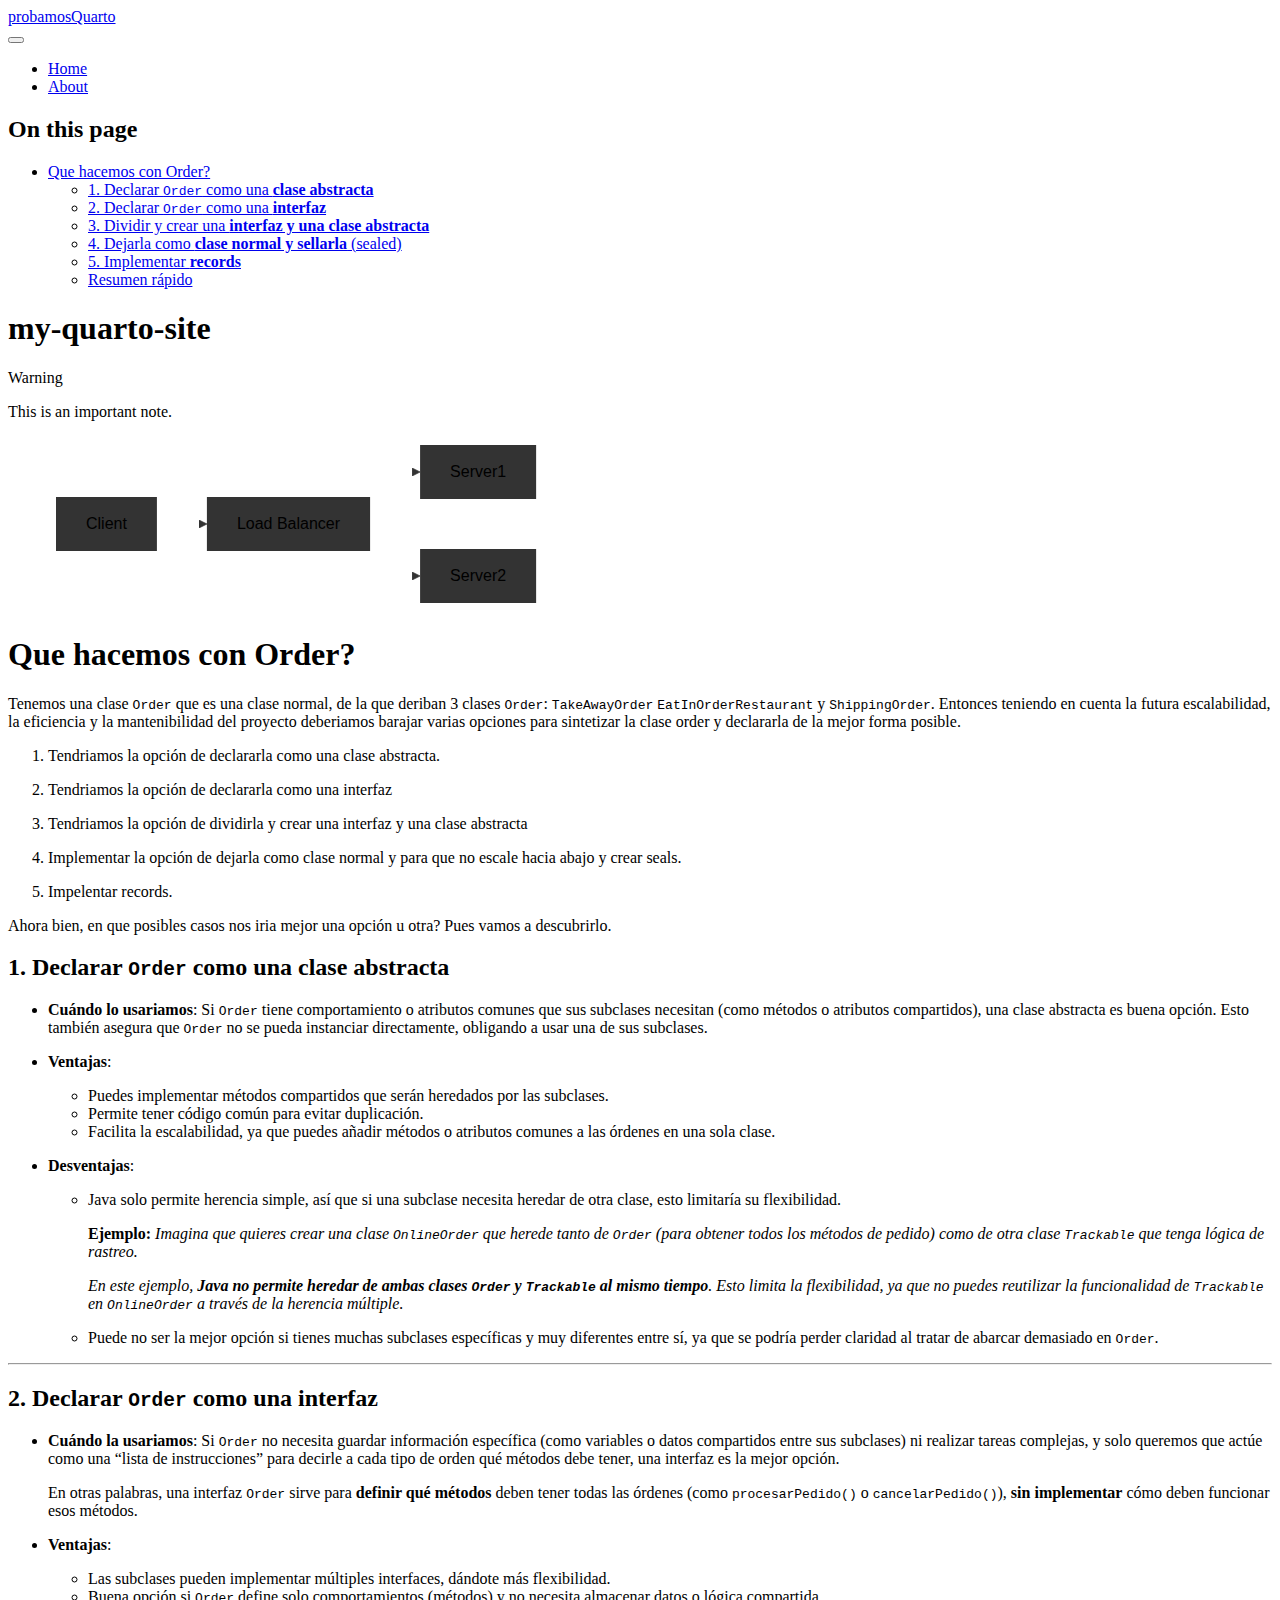
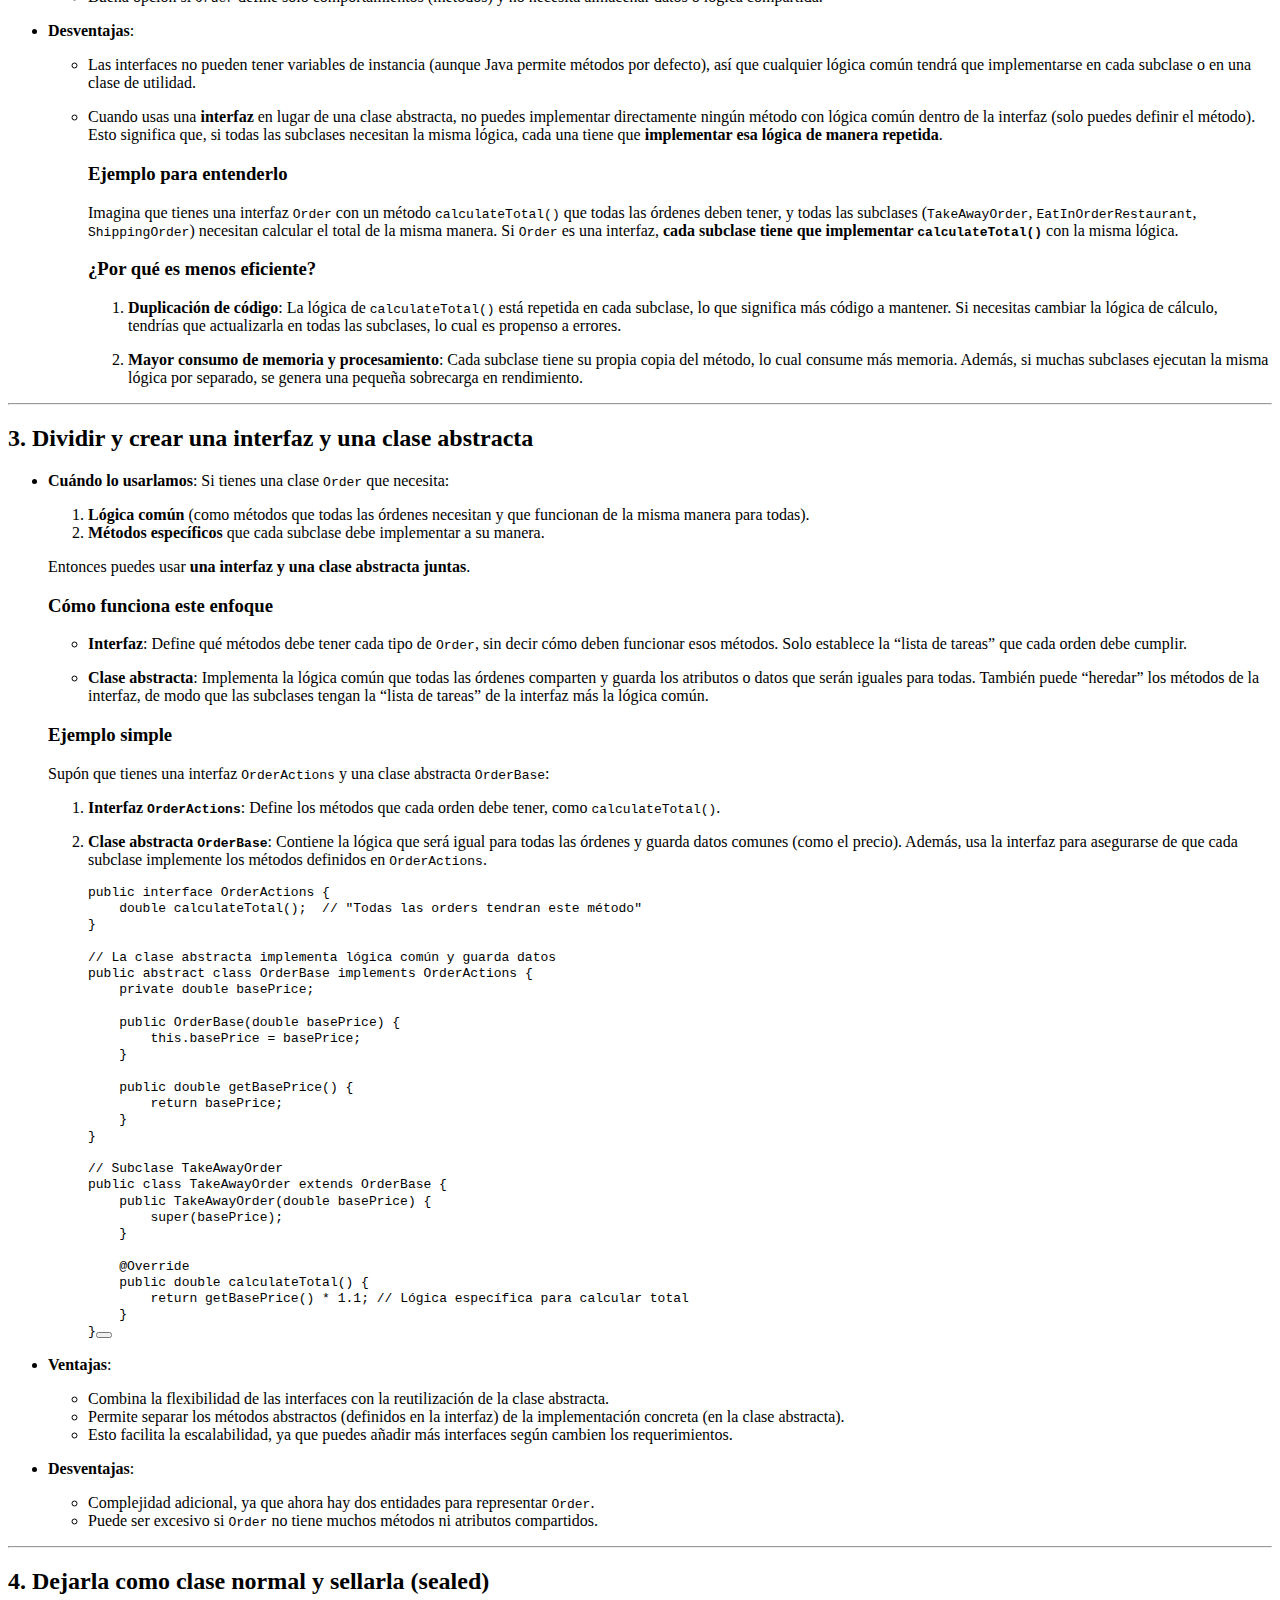
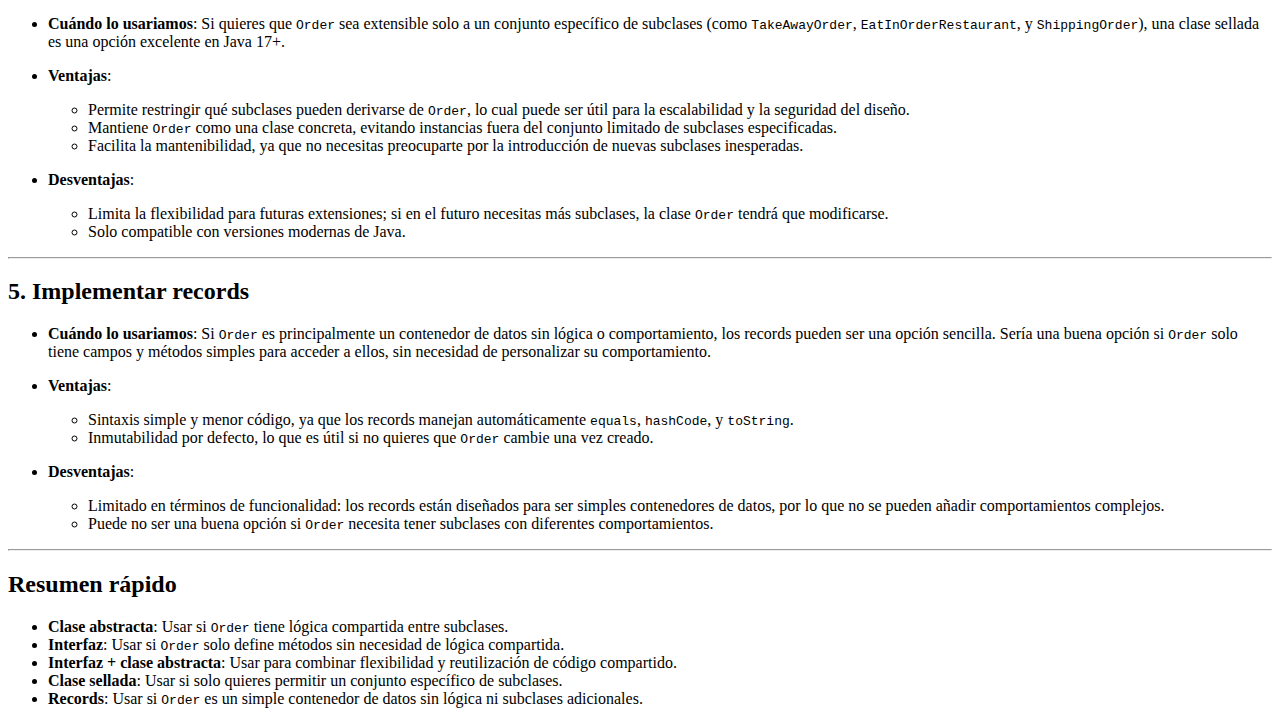
==== index.html @ 849f91b7 "Built site for gh-pages" ====
<!DOCTYPE html>
<html xmlns="http://www.w3.org/1999/xhtml" lang="en" xml:lang="en"><head>

<meta charset="utf-8">
<meta name="generator" content="quarto-1.6.37">

<meta name="viewport" content="width=device-width, initial-scale=1.0, user-scalable=yes">


<title>my-quarto-site – probamosQuarto</title>
<style>
code{white-space: pre-wrap;}
span.smallcaps{font-variant: small-caps;}
div.columns{display: flex; gap: min(4vw, 1.5em);}
div.column{flex: auto; overflow-x: auto;}
div.hanging-indent{margin-left: 1.5em; text-indent: -1.5em;}
ul.task-list{list-style: none;}
ul.task-list li input[type="checkbox"] {
  width: 0.8em;
  margin: 0 0.8em 0.2em -1em; /* quarto-specific, see https://github.com/quarto-dev/quarto-cli/issues/4556 */ 
  vertical-align: middle;
}
/* CSS for syntax highlighting */
pre > code.sourceCode { white-space: pre; position: relative; }
pre > code.sourceCode > span { line-height: 1.25; }
pre > code.sourceCode > span:empty { height: 1.2em; }
.sourceCode { overflow: visible; }
code.sourceCode > span { color: inherit; text-decoration: inherit; }
div.sourceCode { margin: 1em 0; }
pre.sourceCode { margin: 0; }
@media screen {
div.sourceCode { overflow: auto; }
}
@media print {
pre > code.sourceCode { white-space: pre-wrap; }
pre > code.sourceCode > span { display: inline-block; text-indent: -5em; padding-left: 5em; }
}
pre.numberSource code
  { counter-reset: source-line 0; }
pre.numberSource code > span
  { position: relative; left: -4em; counter-increment: source-line; }
pre.numberSource code > span > a:first-child::before
  { content: counter(source-line);
    position: relative; left: -1em; text-align: right; vertical-align: baseline;
    border: none; display: inline-block;
    -webkit-touch-callout: none; -webkit-user-select: none;
    -khtml-user-select: none; -moz-user-select: none;
    -ms-user-select: none; user-select: none;
    padding: 0 4px; width: 4em;
  }
pre.numberSource { margin-left: 3em;  padding-left: 4px; }
div.sourceCode
  {   }
@media screen {
pre > code.sourceCode > span > a:first-child::before { text-decoration: underline; }
}
</style>


<script src="site_libs/quarto-nav/quarto-nav.js"></script>
<script src="site_libs/quarto-nav/headroom.min.js"></script>
<script src="site_libs/clipboard/clipboard.min.js"></script>
<script src="site_libs/quarto-search/autocomplete.umd.js"></script>
<script src="site_libs/quarto-search/fuse.min.js"></script>
<script src="site_libs/quarto-search/quarto-search.js"></script>
<meta name="quarto:offset" content="./">
<script src="site_libs/quarto-html/quarto.js"></script>
<script src="site_libs/quarto-html/popper.min.js"></script>
<script src="site_libs/quarto-html/tippy.umd.min.js"></script>
<script src="site_libs/quarto-html/anchor.min.js"></script>
<link href="site_libs/quarto-html/tippy.css" rel="stylesheet">
<link href="site_libs/quarto-html/quarto-syntax-highlighting-29e2c20b02301cfff04dc8050bf30c7e.css" rel="stylesheet" id="quarto-text-highlighting-styles">
<script src="site_libs/bootstrap/bootstrap.min.js"></script>
<link href="site_libs/bootstrap/bootstrap-icons.css" rel="stylesheet">
<link href="site_libs/bootstrap/bootstrap-4568ebab8a8b9d144c5ad9904847643c.min.css" rel="stylesheet" append-hash="true" id="quarto-bootstrap" data-mode="light">
<script id="quarto-search-options" type="application/json">{
  "location": "navbar",
  "copy-button": false,
  "collapse-after": 3,
  "panel-placement": "end",
  "type": "overlay",
  "limit": 50,
  "keyboard-shortcut": [
    "f",
    "/",
    "s"
  ],
  "show-item-context": false,
  "language": {
    "search-no-results-text": "No results",
    "search-matching-documents-text": "matching documents",
    "search-copy-link-title": "Copy link to search",
    "search-hide-matches-text": "Hide additional matches",
    "search-more-match-text": "more match in this document",
    "search-more-matches-text": "more matches in this document",
    "search-clear-button-title": "Clear",
    "search-text-placeholder": "",
    "search-detached-cancel-button-title": "Cancel",
    "search-submit-button-title": "Submit",
    "search-label": "Search"
  }
}</script>
<script src="site_libs/quarto-diagram/mermaid.min.js"></script>
<script src="site_libs/quarto-diagram/mermaid-init.js"></script>
<link href="site_libs/quarto-diagram/mermaid.css" rel="stylesheet">


<link rel="stylesheet" href="styles.css">
</head>

<body class="nav-fixed">

<div id="quarto-search-results"></div>
  <header id="quarto-header" class="headroom fixed-top">
    <nav class="navbar navbar-expand-lg " data-bs-theme="dark">
      <div class="navbar-container container-fluid">
      <div class="navbar-brand-container mx-auto">
    <a class="navbar-brand" href="./index.html">
    <span class="navbar-title">probamosQuarto</span>
    </a>
  </div>
            <div id="quarto-search" class="" title="Search"></div>
          <button class="navbar-toggler" type="button" data-bs-toggle="collapse" data-bs-target="#navbarCollapse" aria-controls="navbarCollapse" role="menu" aria-expanded="false" aria-label="Toggle navigation" onclick="if (window.quartoToggleHeadroom) { window.quartoToggleHeadroom(); }">
  <span class="navbar-toggler-icon"></span>
</button>
          <div class="collapse navbar-collapse" id="navbarCollapse">
            <ul class="navbar-nav navbar-nav-scroll me-auto">
  <li class="nav-item">
    <a class="nav-link active" href="./index.html" aria-current="page"> 
<span class="menu-text">Home</span></a>
  </li>  
  <li class="nav-item">
    <a class="nav-link" href="./about.html"> 
<span class="menu-text">About</span></a>
  </li>  
</ul>
          </div> <!-- /navcollapse -->
            <div class="quarto-navbar-tools">
</div>
      </div> <!-- /container-fluid -->
    </nav>
</header>
<!-- content -->
<div id="quarto-content" class="quarto-container page-columns page-rows-contents page-layout-article page-navbar">
<!-- sidebar -->
<!-- margin-sidebar -->
    <div id="quarto-margin-sidebar" class="sidebar margin-sidebar">
        <nav id="TOC" role="doc-toc" class="toc-active">
    <h2 id="toc-title">On this page</h2>
   
  <ul>
  <li><a href="#que-hacemos-con-order" id="toc-que-hacemos-con-order" class="nav-link active" data-scroll-target="#que-hacemos-con-order">Que hacemos con Order?</a>
  <ul class="collapse">
  <li><a href="#declarar-order-como-una-clase-abstracta" id="toc-declarar-order-como-una-clase-abstracta" class="nav-link" data-scroll-target="#declarar-order-como-una-clase-abstracta">1. Declarar <code>Order</code> como una <strong>clase abstracta</strong></a></li>
  <li><a href="#declarar-order-como-una-interfaz" id="toc-declarar-order-como-una-interfaz" class="nav-link" data-scroll-target="#declarar-order-como-una-interfaz">2. Declarar <code>Order</code> como una <strong>interfaz</strong></a></li>
  <li><a href="#dividir-y-crear-una-interfaz-y-una-clase-abstracta" id="toc-dividir-y-crear-una-interfaz-y-una-clase-abstracta" class="nav-link" data-scroll-target="#dividir-y-crear-una-interfaz-y-una-clase-abstracta">3. Dividir y crear una <strong>interfaz y una clase abstracta</strong></a></li>
  <li><a href="#dejarla-como-clase-normal-y-sellarla-sealed" id="toc-dejarla-como-clase-normal-y-sellarla-sealed" class="nav-link" data-scroll-target="#dejarla-como-clase-normal-y-sellarla-sealed">4. Dejarla como <strong>clase normal y sellarla</strong> (sealed)</a></li>
  <li><a href="#implementar-records" id="toc-implementar-records" class="nav-link" data-scroll-target="#implementar-records">5. Implementar <strong>records</strong></a></li>
  <li><a href="#resumen-rápido" id="toc-resumen-rápido" class="nav-link" data-scroll-target="#resumen-rápido">Resumen rápido</a></li>
  </ul></li>
  </ul>
</nav>
    </div>
<!-- main -->
<main class="content" id="quarto-document-content">

<header id="title-block-header" class="quarto-title-block default">
<div class="quarto-title">
<h1 class="title">my-quarto-site</h1>
</div>



<div class="quarto-title-meta">

    
  
    
  </div>
  


</header>


<div class="callout callout-style-default callout-warning callout-titled">
<div class="callout-header d-flex align-content-center">
<div class="callout-icon-container">
<i class="callout-icon"></i>
</div>
<div class="callout-title-container flex-fill">
Warning
</div>
</div>
<div class="callout-body-container callout-body">
<p>This is an important note.</p>
</div>
</div>
<div class="cell" data-layout-align="default">
<div class="cell-output-display">
<div>
<p></p><figure class="figure"><p></p>
<div>
<pre class="mermaid mermaid-js">  graph LR
      A[Client] --&gt; B[Load Balancer]
      B --&gt; C[Server1]
      B --&gt; D[Server2]
</pre>
</div>
<p></p></figure><p></p>
</div>
</div>
</div>
<section id="que-hacemos-con-order" class="level1">
<h1>Que hacemos con Order?</h1>
<p>Tenemos una clase <code>Order</code> que es una clase normal, de la que deriban 3 clases <code>Order</code>: <code>TakeAwayOrder</code> <code>EatInOrderRestaurant</code> y <code>ShippingOrder</code>. Entonces teniendo en cuenta la futura escalabilidad, la eficiencia y la mantenibilidad del proyecto deberiamos barajar varias opciones para sintetizar la clase order y declararla de la mejor forma posible.</p>
<ol type="1">
<li><p>Tendriamos la opción de declararla como una clase abstracta.</p></li>
<li><p>Tendriamos la opción de declararla como una interfaz</p></li>
<li><p>Tendriamos la opción de dividirla y crear una interfaz y una clase abstracta</p></li>
<li><p>Implementar la opción de dejarla como clase normal y para que no escale hacia abajo y crear seals.</p></li>
<li><p>Impelentar records.</p></li>
</ol>
<p>Ahora bien, en que posibles casos nos iria mejor una opción u otra? Pues vamos a descubrirlo.</p>
<section id="declarar-order-como-una-clase-abstracta" class="level2">
<h2 class="anchored" data-anchor-id="declarar-order-como-una-clase-abstracta">1. Declarar <code>Order</code> como una <strong>clase abstracta</strong></h2>
<ul>
<li><p><strong>Cuándo lo usariamos</strong>: Si <code>Order</code> tiene comportamiento o atributos comunes que sus subclases necesitan (como métodos o atributos compartidos), una clase abstracta es buena opción. Esto también asegura que <code>Order</code> no se pueda instanciar directamente, obligando a usar una de sus subclases.</p></li>
<li><p><strong>Ventajas</strong>:</p>
<ul>
<li>Puedes implementar métodos compartidos que serán heredados por las subclases.</li>
<li>Permite tener código común para evitar duplicación.</li>
<li>Facilita la escalabilidad, ya que puedes añadir métodos o atributos comunes a las órdenes en una sola clase.</li>
</ul></li>
<li><p><strong>Desventajas</strong>:</p>
<ul>
<li><p>Java solo permite herencia simple, así que si una subclase necesita heredar de otra clase, esto limitaría su flexibilidad.</p>
<p><strong>Ejemplo:</strong> <em>Imagina que quieres crear una clase <code>OnlineOrder</code> que herede tanto de <code>Order</code> (para obtener todos los métodos de pedido) como de otra clase <code>Trackable</code> que tenga lógica de rastreo.</em></p>
<p><em>En este ejemplo, <strong>Java no permite heredar de ambas clases <code>Order</code> y <code>Trackable</code> al mismo tiempo</strong>. Esto limita la flexibilidad, ya que no puedes reutilizar la funcionalidad de <code>Trackable</code> en <code>OnlineOrder</code> a través de la herencia múltiple.</em></p></li>
<li><p>Puede no ser la mejor opción si tienes muchas subclases específicas y muy diferentes entre sí, ya que se podría perder claridad al tratar de abarcar demasiado en <code>Order</code>.</p></li>
</ul></li>
</ul>
<hr>
</section>
<section id="declarar-order-como-una-interfaz" class="level2">
<h2 class="anchored" data-anchor-id="declarar-order-como-una-interfaz">2. Declarar <code>Order</code> como una <strong>interfaz</strong></h2>
<ul>
<li><p><strong>Cuándo la usariamos</strong>: Si <code>Order</code> no necesita guardar información específica (como variables o datos compartidos entre sus subclases) ni realizar tareas complejas, y solo queremos que actúe como una “lista de instrucciones” para decirle a cada tipo de orden qué métodos debe tener, una interfaz es la mejor opción.</p>
<p>En otras palabras, una interfaz <code>Order</code> sirve para <strong>definir qué métodos</strong> deben tener todas las órdenes (como <code>procesarPedido()</code> o <code>cancelarPedido()</code>), <strong>sin implementar</strong> cómo deben funcionar esos métodos.</p></li>
<li><p><strong>Ventajas</strong>:</p>
<ul>
<li>Las subclases pueden implementar múltiples interfaces, dándote más flexibilidad.</li>
<li>Buena opción si <code>Order</code> define solo comportamientos (métodos) y no necesita almacenar datos o lógica compartida.</li>
</ul></li>
<li><p><strong>Desventajas</strong>:</p>
<ul>
<li><p>Las interfaces no pueden tener variables de instancia (aunque Java permite métodos por defecto), así que cualquier lógica común tendrá que implementarse en cada subclase o en una clase de utilidad.</p></li>
<li><p>Cuando usas una <strong>interfaz</strong> en lugar de una clase abstracta, no puedes implementar directamente ningún método con lógica común dentro de la interfaz (solo puedes definir el método). Esto significa que, si todas las subclases necesitan la misma lógica, cada una tiene que <strong>implementar esa lógica de manera repetida</strong>.</p>
<h3 id="ejemplo-para-entenderlo" class="anchored">Ejemplo para entenderlo</h3>
<p>Imagina que tienes una interfaz <code>Order</code> con un método <code>calculateTotal()</code> que todas las órdenes deben tener, y todas las subclases (<code>TakeAwayOrder</code>, <code>EatInOrderRestaurant</code>, <code>ShippingOrder</code>) necesitan calcular el total de la misma manera. Si <code>Order</code> es una interfaz, <strong>cada subclase tiene que implementar <code>calculateTotal()</code></strong> con la misma lógica.</p>
<h3 id="por-qué-es-menos-eficiente" class="anchored">¿Por qué es menos eficiente?</h3>
<ol type="1">
<li><p><strong>Duplicación de código</strong>: La lógica de <code>calculateTotal()</code> está repetida en cada subclase, lo que significa más código a mantener. Si necesitas cambiar la lógica de cálculo, tendrías que actualizarla en todas las subclases, lo cual es propenso a errores.</p></li>
<li><p><strong>Mayor consumo de memoria y procesamiento</strong>: Cada subclase tiene su propia copia del método, lo cual consume más memoria. Además, si muchas subclases ejecutan la misma lógica por separado, se genera una pequeña sobrecarga en rendimiento.</p></li>
</ol></li>
</ul></li>
</ul>
<hr>
</section>
<section id="dividir-y-crear-una-interfaz-y-una-clase-abstracta" class="level2">
<h2 class="anchored" data-anchor-id="dividir-y-crear-una-interfaz-y-una-clase-abstracta">3. Dividir y crear una <strong>interfaz y una clase abstracta</strong></h2>
<ul>
<li><p><strong>Cuándo lo usarlamos</strong>: Si tienes una clase <code>Order</code> que necesita:</p>
<ol type="1">
<li><strong>Lógica común</strong> (como métodos que todas las órdenes necesitan y que funcionan de la misma manera para todas).</li>
<li><strong>Métodos específicos</strong> que cada subclase debe implementar a su manera.</li>
</ol>
<p>Entonces puedes usar <strong>una interfaz y una clase abstracta juntas</strong>.</p>
<h3 id="cómo-funciona-este-enfoque" class="anchored">Cómo funciona este enfoque</h3>
<ul>
<li><p><strong>Interfaz</strong>: Define qué métodos debe tener cada tipo de <code>Order</code>, sin decir cómo deben funcionar esos métodos. Solo establece la “lista de tareas” que cada orden debe cumplir.</p></li>
<li><p><strong>Clase abstracta</strong>: Implementa la lógica común que todas las órdenes comparten y guarda los atributos o datos que serán iguales para todas. También puede “heredar” los métodos de la interfaz, de modo que las subclases tengan la “lista de tareas” de la interfaz más la lógica común.</p></li>
</ul>
<h3 id="ejemplo-simple" class="anchored">Ejemplo simple</h3>
<p>Supón que tienes una interfaz <code>OrderActions</code> y una clase abstracta <code>OrderBase</code>:</p>
<ol type="1">
<li><p><strong>Interfaz <code>OrderActions</code></strong>: Define los métodos que cada orden debe tener, como <code>calculateTotal()</code>.</p></li>
<li><p><strong>Clase abstracta <code>OrderBase</code></strong>: Contiene la lógica que será igual para todas las órdenes y guarda datos comunes (como el precio). Además, usa la interfaz para asegurarse de que cada subclase implemente los métodos definidos en <code>OrderActions</code>.</p>
<div class="sourceCode" id="cb1"><pre class="sourceCode java code-with-copy"><code class="sourceCode java"><span id="cb1-1"><a href="#cb1-1" aria-hidden="true" tabindex="-1"></a><span class="kw">public</span> <span class="kw">interface</span> OrderActions <span class="op">{</span></span>
<span id="cb1-2"><a href="#cb1-2" aria-hidden="true" tabindex="-1"></a>    <span class="dt">double</span> <span class="fu">calculateTotal</span><span class="op">();</span>  <span class="co">// "Todas las orders tendran este método"</span></span>
<span id="cb1-3"><a href="#cb1-3" aria-hidden="true" tabindex="-1"></a><span class="op">}</span></span>
<span id="cb1-4"><a href="#cb1-4" aria-hidden="true" tabindex="-1"></a></span>
<span id="cb1-5"><a href="#cb1-5" aria-hidden="true" tabindex="-1"></a><span class="co">// La clase abstracta implementa lógica común y guarda datos</span></span>
<span id="cb1-6"><a href="#cb1-6" aria-hidden="true" tabindex="-1"></a><span class="kw">public</span> <span class="kw">abstract</span> <span class="kw">class</span> OrderBase <span class="kw">implements</span> OrderActions <span class="op">{</span></span>
<span id="cb1-7"><a href="#cb1-7" aria-hidden="true" tabindex="-1"></a>    <span class="kw">private</span> <span class="dt">double</span> basePrice<span class="op">;</span></span>
<span id="cb1-8"><a href="#cb1-8" aria-hidden="true" tabindex="-1"></a></span>
<span id="cb1-9"><a href="#cb1-9" aria-hidden="true" tabindex="-1"></a>    <span class="kw">public</span> <span class="fu">OrderBase</span><span class="op">(</span><span class="dt">double</span> basePrice<span class="op">)</span> <span class="op">{</span></span>
<span id="cb1-10"><a href="#cb1-10" aria-hidden="true" tabindex="-1"></a>        <span class="kw">this</span><span class="op">.</span><span class="fu">basePrice</span> <span class="op">=</span> basePrice<span class="op">;</span></span>
<span id="cb1-11"><a href="#cb1-11" aria-hidden="true" tabindex="-1"></a>    <span class="op">}</span></span>
<span id="cb1-12"><a href="#cb1-12" aria-hidden="true" tabindex="-1"></a></span>
<span id="cb1-13"><a href="#cb1-13" aria-hidden="true" tabindex="-1"></a>    <span class="kw">public</span> <span class="dt">double</span> <span class="fu">getBasePrice</span><span class="op">()</span> <span class="op">{</span></span>
<span id="cb1-14"><a href="#cb1-14" aria-hidden="true" tabindex="-1"></a>        <span class="cf">return</span> basePrice<span class="op">;</span></span>
<span id="cb1-15"><a href="#cb1-15" aria-hidden="true" tabindex="-1"></a>    <span class="op">}</span></span>
<span id="cb1-16"><a href="#cb1-16" aria-hidden="true" tabindex="-1"></a><span class="op">}</span></span>
<span id="cb1-17"><a href="#cb1-17" aria-hidden="true" tabindex="-1"></a></span>
<span id="cb1-18"><a href="#cb1-18" aria-hidden="true" tabindex="-1"></a><span class="co">// Subclase TakeAwayOrder</span></span>
<span id="cb1-19"><a href="#cb1-19" aria-hidden="true" tabindex="-1"></a><span class="kw">public</span> <span class="kw">class</span> TakeAwayOrder <span class="kw">extends</span> OrderBase <span class="op">{</span></span>
<span id="cb1-20"><a href="#cb1-20" aria-hidden="true" tabindex="-1"></a>    <span class="kw">public</span> <span class="fu">TakeAwayOrder</span><span class="op">(</span><span class="dt">double</span> basePrice<span class="op">)</span> <span class="op">{</span></span>
<span id="cb1-21"><a href="#cb1-21" aria-hidden="true" tabindex="-1"></a>        <span class="kw">super</span><span class="op">(</span>basePrice<span class="op">);</span></span>
<span id="cb1-22"><a href="#cb1-22" aria-hidden="true" tabindex="-1"></a>    <span class="op">}</span></span>
<span id="cb1-23"><a href="#cb1-23" aria-hidden="true" tabindex="-1"></a></span>
<span id="cb1-24"><a href="#cb1-24" aria-hidden="true" tabindex="-1"></a>    <span class="at">@Override</span></span>
<span id="cb1-25"><a href="#cb1-25" aria-hidden="true" tabindex="-1"></a>    <span class="kw">public</span> <span class="dt">double</span> <span class="fu">calculateTotal</span><span class="op">()</span> <span class="op">{</span></span>
<span id="cb1-26"><a href="#cb1-26" aria-hidden="true" tabindex="-1"></a>        <span class="cf">return</span> <span class="fu">getBasePrice</span><span class="op">()</span> <span class="op">*</span> <span class="fl">1.1</span><span class="op">;</span> <span class="co">// Lógica específica para calcular total</span></span>
<span id="cb1-27"><a href="#cb1-27" aria-hidden="true" tabindex="-1"></a>    <span class="op">}</span></span>
<span id="cb1-28"><a href="#cb1-28" aria-hidden="true" tabindex="-1"></a><span class="op">}</span></span></code><button title="Copy to Clipboard" class="code-copy-button"><i class="bi"></i></button></pre></div></li>
</ol></li>
<li><p><strong>Ventajas</strong>:</p>
<ul>
<li>Combina la flexibilidad de las interfaces con la reutilización de la clase abstracta.</li>
<li>Permite separar los métodos abstractos (definidos en la interfaz) de la implementación concreta (en la clase abstracta).</li>
<li>Esto facilita la escalabilidad, ya que puedes añadir más interfaces según cambien los requerimientos.</li>
</ul></li>
<li><p><strong>Desventajas</strong>:</p>
<ul>
<li>Complejidad adicional, ya que ahora hay dos entidades para representar <code>Order</code>.</li>
<li>Puede ser excesivo si <code>Order</code> no tiene muchos métodos ni atributos compartidos.</li>
</ul></li>
</ul>
<hr>
</section>
<section id="dejarla-como-clase-normal-y-sellarla-sealed" class="level2">
<h2 class="anchored" data-anchor-id="dejarla-como-clase-normal-y-sellarla-sealed">4. Dejarla como <strong>clase normal y sellarla</strong> (sealed)</h2>
<ul>
<li><p><strong>Cuándo lo usariamos</strong>: Si quieres que <code>Order</code> sea extensible solo a un conjunto específico de subclases (como <code>TakeAwayOrder</code>, <code>EatInOrderRestaurant</code>, y <code>ShippingOrder</code>), una clase sellada es una opción excelente en Java 17+.</p></li>
<li><p><strong>Ventajas</strong>:</p>
<ul>
<li>Permite restringir qué subclases pueden derivarse de <code>Order</code>, lo cual puede ser útil para la escalabilidad y la seguridad del diseño.</li>
<li>Mantiene <code>Order</code> como una clase concreta, evitando instancias fuera del conjunto limitado de subclases especificadas.</li>
<li>Facilita la mantenibilidad, ya que no necesitas preocuparte por la introducción de nuevas subclases inesperadas.</li>
</ul></li>
<li><p><strong>Desventajas</strong>:</p>
<ul>
<li>Limita la flexibilidad para futuras extensiones; si en el futuro necesitas más subclases, la clase <code>Order</code> tendrá que modificarse.</li>
<li>Solo compatible con versiones modernas de Java.</li>
</ul></li>
</ul>
<hr>
</section>
<section id="implementar-records" class="level2">
<h2 class="anchored" data-anchor-id="implementar-records">5. Implementar <strong>records</strong></h2>
<ul>
<li><p><strong>Cuándo lo usariamos</strong>: Si <code>Order</code> es principalmente un contenedor de datos sin lógica o comportamiento, los records pueden ser una opción sencilla. Sería una buena opción si <code>Order</code> solo tiene campos y métodos simples para acceder a ellos, sin necesidad de personalizar su comportamiento.</p></li>
<li><p><strong>Ventajas</strong>:</p>
<ul>
<li>Sintaxis simple y menor código, ya que los records manejan automáticamente <code>equals</code>, <code>hashCode</code>, y <code>toString</code>.</li>
<li>Inmutabilidad por defecto, lo que es útil si no quieres que <code>Order</code> cambie una vez creado.</li>
</ul></li>
<li><p><strong>Desventajas</strong>:</p>
<ul>
<li>Limitado en términos de funcionalidad: los records están diseñados para ser simples contenedores de datos, por lo que no se pueden añadir comportamientos complejos.</li>
<li>Puede no ser una buena opción si <code>Order</code> necesita tener subclases con diferentes comportamientos.</li>
</ul></li>
</ul>
<hr>
</section>
<section id="resumen-rápido" class="level2">
<h2 class="anchored" data-anchor-id="resumen-rápido">Resumen rápido</h2>
<ul>
<li><strong>Clase abstracta</strong>: Usar si <code>Order</code> tiene lógica compartida entre subclases.</li>
<li><strong>Interfaz</strong>: Usar si <code>Order</code> solo define métodos sin necesidad de lógica compartida.</li>
<li><strong>Interfaz + clase abstracta</strong>: Usar para combinar flexibilidad y reutilización de código compartido.</li>
<li><strong>Clase sellada</strong>: Usar si solo quieres permitir un conjunto específico de subclases.</li>
<li><strong>Records</strong>: Usar si <code>Order</code> es un simple contenedor de datos sin lógica ni subclases adicionales.</li>
</ul>


</section>
</section>

</main> <!-- /main -->
<script id="quarto-html-after-body" type="application/javascript">
window.document.addEventListener("DOMContentLoaded", function (event) {
  const toggleBodyColorMode = (bsSheetEl) => {
    const mode = bsSheetEl.getAttribute("data-mode");
    const bodyEl = window.document.querySelector("body");
    if (mode === "dark") {
      bodyEl.classList.add("quarto-dark");
      bodyEl.classList.remove("quarto-light");
    } else {
      bodyEl.classList.add("quarto-light");
      bodyEl.classList.remove("quarto-dark");
    }
  }
  const toggleBodyColorPrimary = () => {
    const bsSheetEl = window.document.querySelector("link#quarto-bootstrap");
    if (bsSheetEl) {
      toggleBodyColorMode(bsSheetEl);
    }
  }
  toggleBodyColorPrimary();  
  const icon = "";
  const anchorJS = new window.AnchorJS();
  anchorJS.options = {
    placement: 'right',
    icon: icon
  };
  anchorJS.add('.anchored');
  const isCodeAnnotation = (el) => {
    for (const clz of el.classList) {
      if (clz.startsWith('code-annotation-')) {                     
        return true;
      }
    }
    return false;
  }
  const onCopySuccess = function(e) {
    // button target
    const button = e.trigger;
    // don't keep focus
    button.blur();
    // flash "checked"
    button.classList.add('code-copy-button-checked');
    var currentTitle = button.getAttribute("title");
    button.setAttribute("title", "Copied!");
    let tooltip;
    if (window.bootstrap) {
      button.setAttribute("data-bs-toggle", "tooltip");
      button.setAttribute("data-bs-placement", "left");
      button.setAttribute("data-bs-title", "Copied!");
      tooltip = new bootstrap.Tooltip(button, 
        { trigger: "manual", 
          customClass: "code-copy-button-tooltip",
          offset: [0, -8]});
      tooltip.show();    
    }
    setTimeout(function() {
      if (tooltip) {
        tooltip.hide();
        button.removeAttribute("data-bs-title");
        button.removeAttribute("data-bs-toggle");
        button.removeAttribute("data-bs-placement");
      }
      button.setAttribute("title", currentTitle);
      button.classList.remove('code-copy-button-checked');
    }, 1000);
    // clear code selection
    e.clearSelection();
  }
  const getTextToCopy = function(trigger) {
      const codeEl = trigger.previousElementSibling.cloneNode(true);
      for (const childEl of codeEl.children) {
        if (isCodeAnnotation(childEl)) {
          childEl.remove();
        }
      }
      return codeEl.innerText;
  }
  const clipboard = new window.ClipboardJS('.code-copy-button:not([data-in-quarto-modal])', {
    text: getTextToCopy
  });
  clipboard.on('success', onCopySuccess);
  if (window.document.getElementById('quarto-embedded-source-code-modal')) {
    const clipboardModal = new window.ClipboardJS('.code-copy-button[data-in-quarto-modal]', {
      text: getTextToCopy,
      container: window.document.getElementById('quarto-embedded-source-code-modal')
    });
    clipboardModal.on('success', onCopySuccess);
  }
    var localhostRegex = new RegExp(/^(?:http|https):\/\/localhost\:?[0-9]*\//);
    var mailtoRegex = new RegExp(/^mailto:/);
      var filterRegex = new RegExp('/' + window.location.host + '/');
    var isInternal = (href) => {
        return filterRegex.test(href) || localhostRegex.test(href) || mailtoRegex.test(href);
    }
    // Inspect non-navigation links and adorn them if external
 	var links = window.document.querySelectorAll('a[href]:not(.nav-link):not(.navbar-brand):not(.toc-action):not(.sidebar-link):not(.sidebar-item-toggle):not(.pagination-link):not(.no-external):not([aria-hidden]):not(.dropdown-item):not(.quarto-navigation-tool):not(.about-link)');
    for (var i=0; i<links.length; i++) {
      const link = links[i];
      if (!isInternal(link.href)) {
        // undo the damage that might have been done by quarto-nav.js in the case of
        // links that we want to consider external
        if (link.dataset.originalHref !== undefined) {
          link.href = link.dataset.originalHref;
        }
      }
    }
  function tippyHover(el, contentFn, onTriggerFn, onUntriggerFn) {
    const config = {
      allowHTML: true,
      maxWidth: 500,
      delay: 100,
      arrow: false,
      appendTo: function(el) {
          return el.parentElement;
      },
      interactive: true,
      interactiveBorder: 10,
      theme: 'quarto',
      placement: 'bottom-start',
    };
    if (contentFn) {
      config.content = contentFn;
    }
    if (onTriggerFn) {
      config.onTrigger = onTriggerFn;
    }
    if (onUntriggerFn) {
      config.onUntrigger = onUntriggerFn;
    }
    window.tippy(el, config); 
  }
  const noterefs = window.document.querySelectorAll('a[role="doc-noteref"]');
  for (var i=0; i<noterefs.length; i++) {
    const ref = noterefs[i];
    tippyHover(ref, function() {
      // use id or data attribute instead here
      let href = ref.getAttribute('data-footnote-href') || ref.getAttribute('href');
      try { href = new URL(href).hash; } catch {}
      const id = href.replace(/^#\/?/, "");
      const note = window.document.getElementById(id);
      if (note) {
        return note.innerHTML;
      } else {
        return "";
      }
    });
  }
  const xrefs = window.document.querySelectorAll('a.quarto-xref');
  const processXRef = (id, note) => {
    // Strip column container classes
    const stripColumnClz = (el) => {
      el.classList.remove("page-full", "page-columns");
      if (el.children) {
        for (const child of el.children) {
          stripColumnClz(child);
        }
      }
    }
    stripColumnClz(note)
    if (id === null || id.startsWith('sec-')) {
      // Special case sections, only their first couple elements
      const container = document.createElement("div");
      if (note.children && note.children.length > 2) {
        container.appendChild(note.children[0].cloneNode(true));
        for (let i = 1; i < note.children.length; i++) {
          const child = note.children[i];
          if (child.tagName === "P" && child.innerText === "") {
            continue;
          } else {
            container.appendChild(child.cloneNode(true));
            break;
          }
        }
        if (window.Quarto?.typesetMath) {
          window.Quarto.typesetMath(container);
        }
        return container.innerHTML
      } else {
        if (window.Quarto?.typesetMath) {
          window.Quarto.typesetMath(note);
        }
        return note.innerHTML;
      }
    } else {
      // Remove any anchor links if they are present
      const anchorLink = note.querySelector('a.anchorjs-link');
      if (anchorLink) {
        anchorLink.remove();
      }
      if (window.Quarto?.typesetMath) {
        window.Quarto.typesetMath(note);
      }
      if (note.classList.contains("callout")) {
        return note.outerHTML;
      } else {
        return note.innerHTML;
      }
    }
  }
  for (var i=0; i<xrefs.length; i++) {
    const xref = xrefs[i];
    tippyHover(xref, undefined, function(instance) {
      instance.disable();
      let url = xref.getAttribute('href');
      let hash = undefined; 
      if (url.startsWith('#')) {
        hash = url;
      } else {
        try { hash = new URL(url).hash; } catch {}
      }
      if (hash) {
        const id = hash.replace(/^#\/?/, "");
        const note = window.document.getElementById(id);
        if (note !== null) {
          try {
            const html = processXRef(id, note.cloneNode(true));
            instance.setContent(html);
          } finally {
            instance.enable();
            instance.show();
          }
        } else {
          // See if we can fetch this
          fetch(url.split('#')[0])
          .then(res => res.text())
          .then(html => {
            const parser = new DOMParser();
            const htmlDoc = parser.parseFromString(html, "text/html");
            const note = htmlDoc.getElementById(id);
            if (note !== null) {
              const html = processXRef(id, note);
              instance.setContent(html);
            } 
          }).finally(() => {
            instance.enable();
            instance.show();
          });
        }
      } else {
        // See if we can fetch a full url (with no hash to target)
        // This is a special case and we should probably do some content thinning / targeting
        fetch(url)
        .then(res => res.text())
        .then(html => {
          const parser = new DOMParser();
          const htmlDoc = parser.parseFromString(html, "text/html");
          const note = htmlDoc.querySelector('main.content');
          if (note !== null) {
            // This should only happen for chapter cross references
            // (since there is no id in the URL)
            // remove the first header
            if (note.children.length > 0 && note.children[0].tagName === "HEADER") {
              note.children[0].remove();
            }
            const html = processXRef(null, note);
            instance.setContent(html);
          } 
        }).finally(() => {
          instance.enable();
          instance.show();
        });
      }
    }, function(instance) {
    });
  }
      let selectedAnnoteEl;
      const selectorForAnnotation = ( cell, annotation) => {
        let cellAttr = 'data-code-cell="' + cell + '"';
        let lineAttr = 'data-code-annotation="' +  annotation + '"';
        const selector = 'span[' + cellAttr + '][' + lineAttr + ']';
        return selector;
      }
      const selectCodeLines = (annoteEl) => {
        const doc = window.document;
        const targetCell = annoteEl.getAttribute("data-target-cell");
        const targetAnnotation = annoteEl.getAttribute("data-target-annotation");
        const annoteSpan = window.document.querySelector(selectorForAnnotation(targetCell, targetAnnotation));
        const lines = annoteSpan.getAttribute("data-code-lines").split(",");
        const lineIds = lines.map((line) => {
          return targetCell + "-" + line;
        })
        let top = null;
        let height = null;
        let parent = null;
        if (lineIds.length > 0) {
            //compute the position of the single el (top and bottom and make a div)
            const el = window.document.getElementById(lineIds[0]);
            top = el.offsetTop;
            height = el.offsetHeight;
            parent = el.parentElement.parentElement;
          if (lineIds.length > 1) {
            const lastEl = window.document.getElementById(lineIds[lineIds.length - 1]);
            const bottom = lastEl.offsetTop + lastEl.offsetHeight;
            height = bottom - top;
          }
          if (top !== null && height !== null && parent !== null) {
            // cook up a div (if necessary) and position it 
            let div = window.document.getElementById("code-annotation-line-highlight");
            if (div === null) {
              div = window.document.createElement("div");
              div.setAttribute("id", "code-annotation-line-highlight");
              div.style.position = 'absolute';
              parent.appendChild(div);
            }
            div.style.top = top - 2 + "px";
            div.style.height = height + 4 + "px";
            div.style.left = 0;
            let gutterDiv = window.document.getElementById("code-annotation-line-highlight-gutter");
            if (gutterDiv === null) {
              gutterDiv = window.document.createElement("div");
              gutterDiv.setAttribute("id", "code-annotation-line-highlight-gutter");
              gutterDiv.style.position = 'absolute';
              const codeCell = window.document.getElementById(targetCell);
              const gutter = codeCell.querySelector('.code-annotation-gutter');
              gutter.appendChild(gutterDiv);
            }
            gutterDiv.style.top = top - 2 + "px";
            gutterDiv.style.height = height + 4 + "px";
          }
          selectedAnnoteEl = annoteEl;
        }
      };
      const unselectCodeLines = () => {
        const elementsIds = ["code-annotation-line-highlight", "code-annotation-line-highlight-gutter"];
        elementsIds.forEach((elId) => {
          const div = window.document.getElementById(elId);
          if (div) {
            div.remove();
          }
        });
        selectedAnnoteEl = undefined;
      };
        // Handle positioning of the toggle
    window.addEventListener(
      "resize",
      throttle(() => {
        elRect = undefined;
        if (selectedAnnoteEl) {
          selectCodeLines(selectedAnnoteEl);
        }
      }, 10)
    );
    function throttle(fn, ms) {
    let throttle = false;
    let timer;
      return (...args) => {
        if(!throttle) { // first call gets through
            fn.apply(this, args);
            throttle = true;
        } else { // all the others get throttled
            if(timer) clearTimeout(timer); // cancel #2
            timer = setTimeout(() => {
              fn.apply(this, args);
              timer = throttle = false;
            }, ms);
        }
      };
    }
      // Attach click handler to the DT
      const annoteDls = window.document.querySelectorAll('dt[data-target-cell]');
      for (const annoteDlNode of annoteDls) {
        annoteDlNode.addEventListener('click', (event) => {
          const clickedEl = event.target;
          if (clickedEl !== selectedAnnoteEl) {
            unselectCodeLines();
            const activeEl = window.document.querySelector('dt[data-target-cell].code-annotation-active');
            if (activeEl) {
              activeEl.classList.remove('code-annotation-active');
            }
            selectCodeLines(clickedEl);
            clickedEl.classList.add('code-annotation-active');
          } else {
            // Unselect the line
            unselectCodeLines();
            clickedEl.classList.remove('code-annotation-active');
          }
        });
      }
  const findCites = (el) => {
    const parentEl = el.parentElement;
    if (parentEl) {
      const cites = parentEl.dataset.cites;
      if (cites) {
        return {
          el,
          cites: cites.split(' ')
        };
      } else {
        return findCites(el.parentElement)
      }
    } else {
      return undefined;
    }
  };
  var bibliorefs = window.document.querySelectorAll('a[role="doc-biblioref"]');
  for (var i=0; i<bibliorefs.length; i++) {
    const ref = bibliorefs[i];
    const citeInfo = findCites(ref);
    if (citeInfo) {
      tippyHover(citeInfo.el, function() {
        var popup = window.document.createElement('div');
        citeInfo.cites.forEach(function(cite) {
          var citeDiv = window.document.createElement('div');
          citeDiv.classList.add('hanging-indent');
          citeDiv.classList.add('csl-entry');
          var biblioDiv = window.document.getElementById('ref-' + cite);
          if (biblioDiv) {
            citeDiv.innerHTML = biblioDiv.innerHTML;
          }
          popup.appendChild(citeDiv);
        });
        return popup.innerHTML;
      });
    }
  }
});
</script>
</div> <!-- /content -->




</body></html>
---- site_libs/quarto-diagram/mermaid.css ----
.mermaidTooltip {
  position: absolute;
  text-align: center;
  max-width: 200px;
  padding: 2px;
  font-family: "trebuchet ms", verdana, arial;
  font-size: 12px;
  background: #ffffde;
  border: 1px solid #aaaa33;
  border-radius: 2px;
  pointer-events: none;
  z-index: 1000;
}
---- styles.css ----
/* css styles */
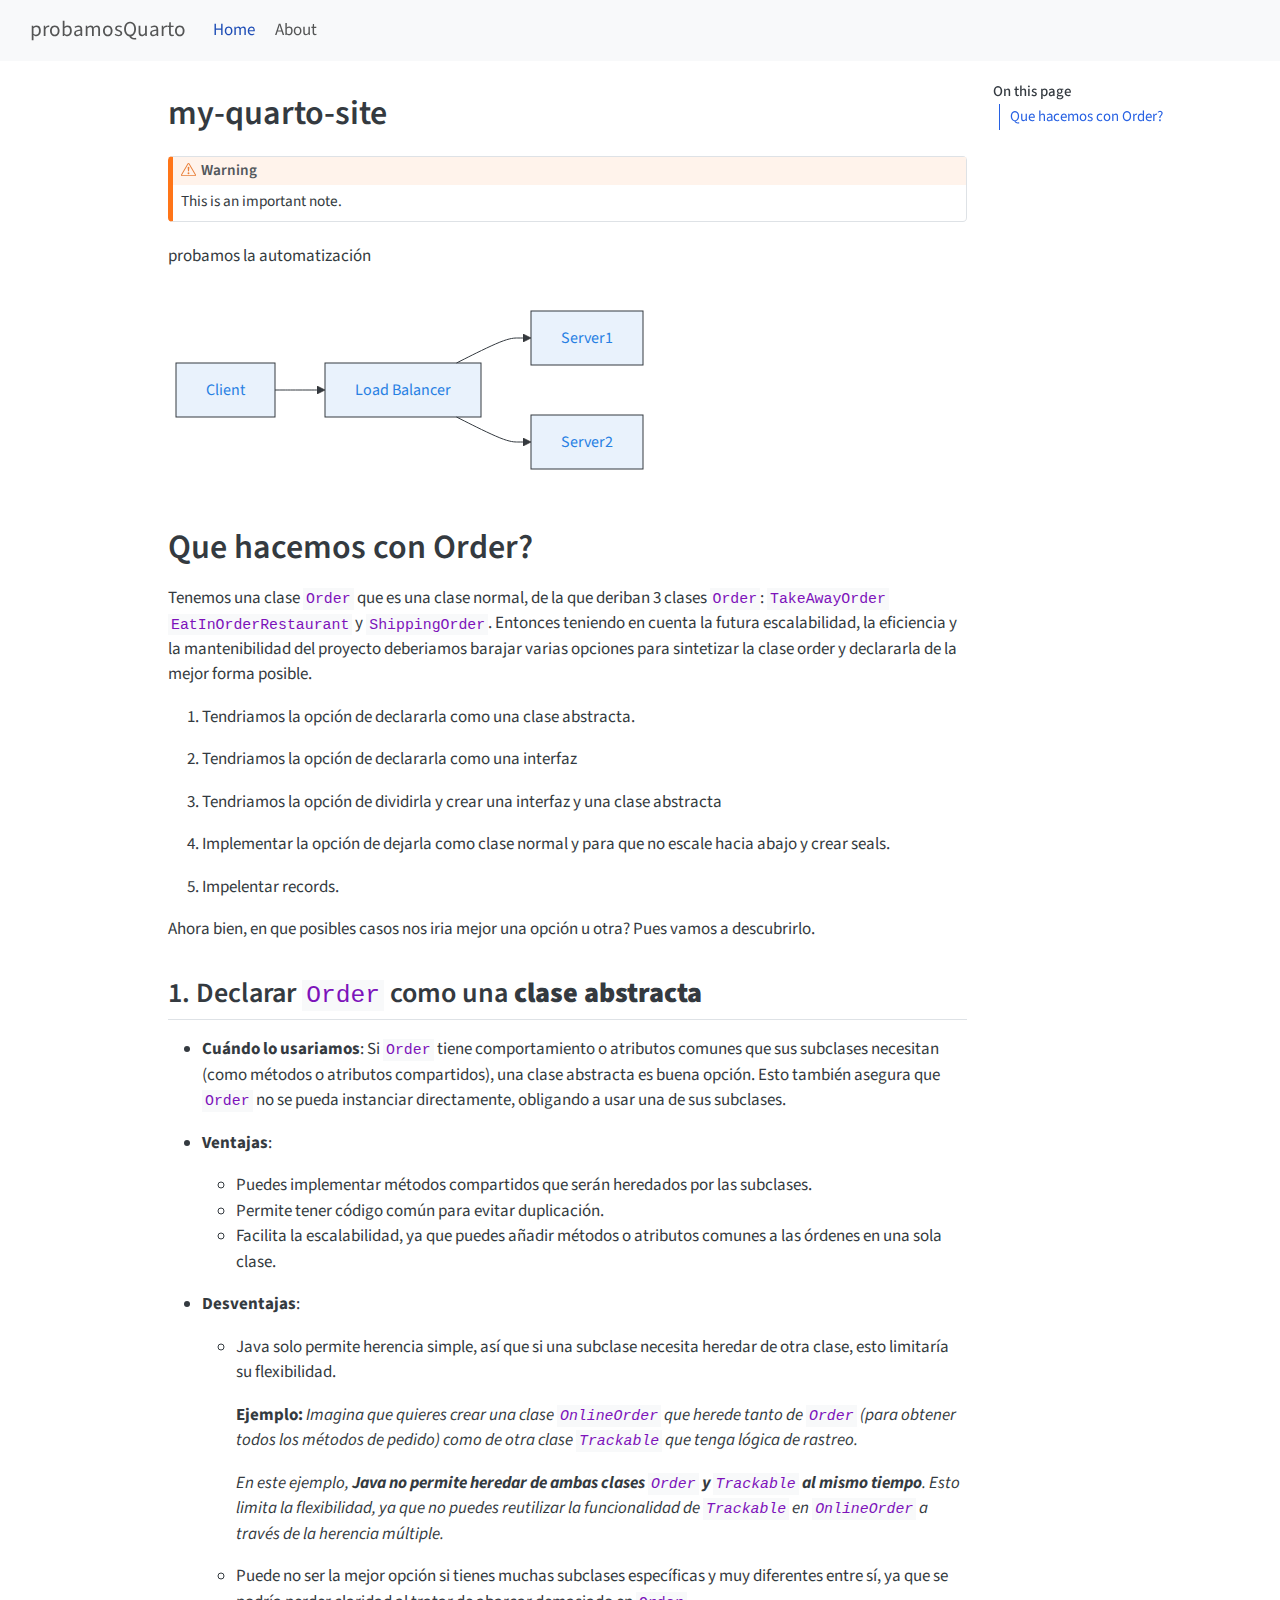
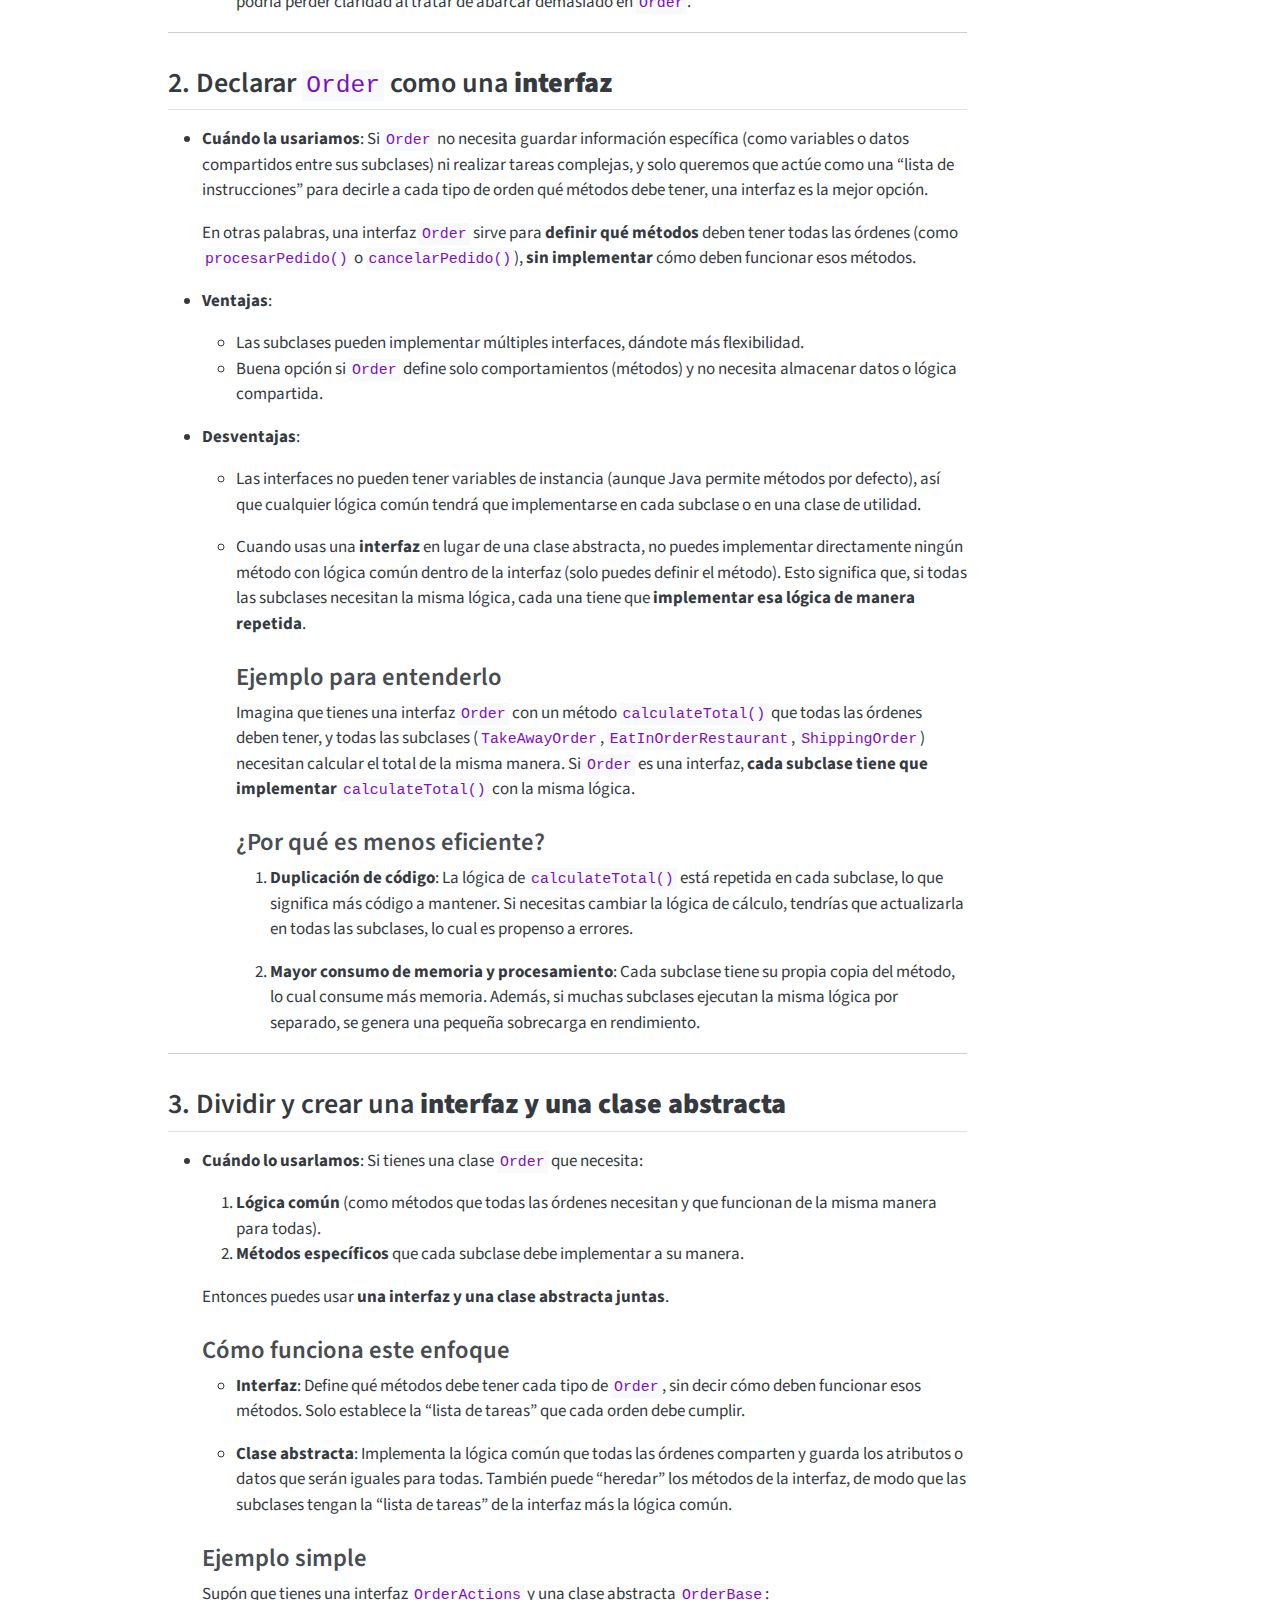
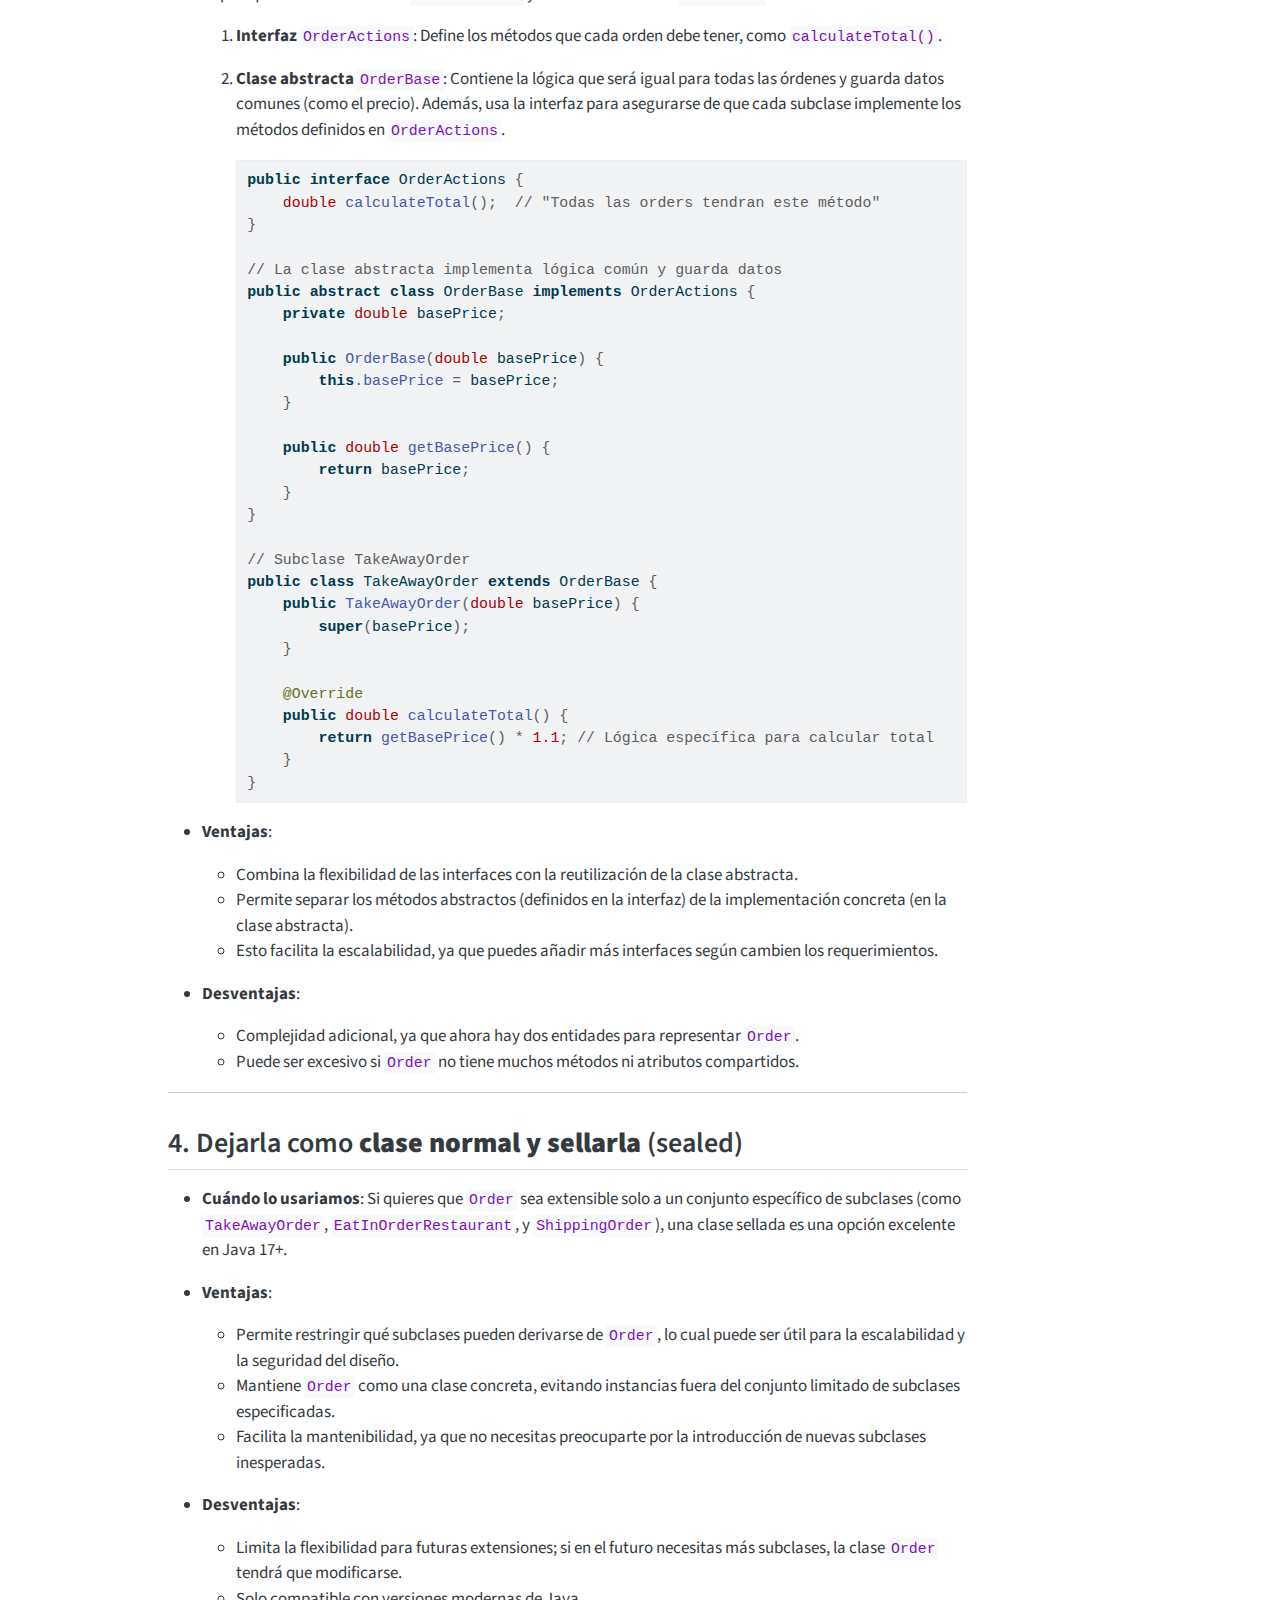
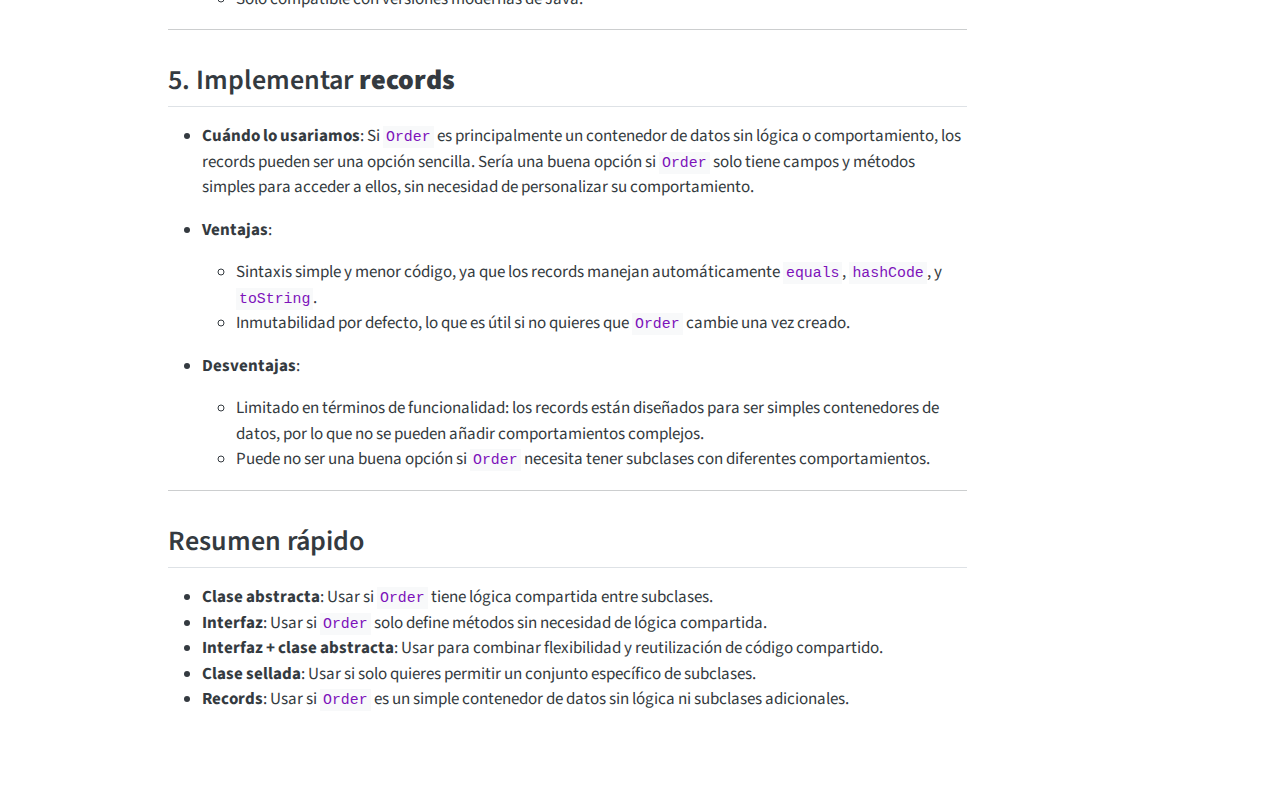
==== commit 395ccdd4: "Built site for gh-pages" ====
--- a/index.html
+++ b/index.html
@@ -2,7 +2,7 @@
 <html xmlns="http://www.w3.org/1999/xhtml" lang="en" xml:lang="en"><head>
 
 <meta charset="utf-8">
-<meta name="generator" content="quarto-1.6.37">
+<meta name="generator" content="quarto-1.6.39">
 
 <meta name="viewport" content="width=device-width, initial-scale=1.0, user-scalable=yes">
 
@@ -69,10 +69,10 @@
 <script src="site_libs/quarto-html/tippy.umd.min.js"></script>
 <script src="site_libs/quarto-html/anchor.min.js"></script>
 <link href="site_libs/quarto-html/tippy.css" rel="stylesheet">
-<link href="site_libs/quarto-html/quarto-syntax-highlighting-29e2c20b02301cfff04dc8050bf30c7e.css" rel="stylesheet" id="quarto-text-highlighting-styles">
+<link href="site_libs/quarto-html/quarto-syntax-highlighting-e26003cea8cd680ca0c55a263523d882.css" rel="stylesheet" id="quarto-text-highlighting-styles">
 <script src="site_libs/bootstrap/bootstrap.min.js"></script>
 <link href="site_libs/bootstrap/bootstrap-icons.css" rel="stylesheet">
-<link href="site_libs/bootstrap/bootstrap-4568ebab8a8b9d144c5ad9904847643c.min.css" rel="stylesheet" append-hash="true" id="quarto-bootstrap" data-mode="light">
+<link href="site_libs/bootstrap/bootstrap-659650fc26dc25888fc1474f317bb8ac.min.css" rel="stylesheet" append-hash="true" id="quarto-bootstrap" data-mode="light">
 <script id="quarto-search-options" type="application/json">{
   "location": "navbar",
   "copy-button": false,
@@ -196,6 +196,7 @@
 <p>This is an important note.</p>
 </div>
 </div>
+<p>probamos la automatización</p>
 <div class="cell" data-layout-align="default">
 <div class="cell-output-display">
 <div>
@@ -469,7 +470,7 @@
   }
     var localhostRegex = new RegExp(/^(?:http|https):\/\/localhost\:?[0-9]*\//);
     var mailtoRegex = new RegExp(/^mailto:/);
-      var filterRegex = new RegExp('/' + window.location.host + '/');
+      var filterRegex = new RegExp("https:\/\/MarcRodriguez21\.github\.io\/DevOps_PRA\/");
     var isInternal = (href) => {
         return filterRegex.test(href) || localhostRegex.test(href) || mailtoRegex.test(href);
     }
--- a/site_libs/quarto-html/quarto-syntax-highlighting-e26003cea8cd680ca0c55a263523d882.css
+++ b/site_libs/quarto-html/quarto-syntax-highlighting-e26003cea8cd680ca0c55a263523d882.css
@@ -0,0 +1,205 @@
+/* quarto syntax highlight colors */
+:root {
+  --quarto-hl-ot-color: #003B4F;
+  --quarto-hl-at-color: #657422;
+  --quarto-hl-ss-color: #20794D;
+  --quarto-hl-an-color: #5E5E5E;
+  --quarto-hl-fu-color: #4758AB;
+  --quarto-hl-st-color: #20794D;
+  --quarto-hl-cf-color: #003B4F;
+  --quarto-hl-op-color: #5E5E5E;
+  --quarto-hl-er-color: #AD0000;
+  --quarto-hl-bn-color: #AD0000;
+  --quarto-hl-al-color: #AD0000;
+  --quarto-hl-va-color: #111111;
+  --quarto-hl-bu-color: inherit;
+  --quarto-hl-ex-color: inherit;
+  --quarto-hl-pp-color: #AD0000;
+  --quarto-hl-in-color: #5E5E5E;
+  --quarto-hl-vs-color: #20794D;
+  --quarto-hl-wa-color: #5E5E5E;
+  --quarto-hl-do-color: #5E5E5E;
+  --quarto-hl-im-color: #00769E;
+  --quarto-hl-ch-color: #20794D;
+  --quarto-hl-dt-color: #AD0000;
+  --quarto-hl-fl-color: #AD0000;
+  --quarto-hl-co-color: #5E5E5E;
+  --quarto-hl-cv-color: #5E5E5E;
+  --quarto-hl-cn-color: #8f5902;
+  --quarto-hl-sc-color: #5E5E5E;
+  --quarto-hl-dv-color: #AD0000;
+  --quarto-hl-kw-color: #003B4F;
+}
+
+/* other quarto variables */
+:root {
+  --quarto-font-monospace: SFMono-Regular, Menlo, Monaco, Consolas, "Liberation Mono", "Courier New", monospace;
+}
+
+pre > code.sourceCode > span {
+  color: #003B4F;
+}
+
+code span {
+  color: #003B4F;
+}
+
+code.sourceCode > span {
+  color: #003B4F;
+}
+
+div.sourceCode,
+div.sourceCode pre.sourceCode {
+  color: #003B4F;
+}
+
+code span.ot {
+  color: #003B4F;
+  font-style: inherit;
+}
+
+code span.at {
+  color: #657422;
+  font-style: inherit;
+}
+
+code span.ss {
+  color: #20794D;
+  font-style: inherit;
+}
+
+code span.an {
+  color: #5E5E5E;
+  font-style: inherit;
+}
+
+code span.fu {
+  color: #4758AB;
+  font-style: inherit;
+}
+
+code span.st {
+  color: #20794D;
+  font-style: inherit;
+}
+
+code span.cf {
+  color: #003B4F;
+  font-weight: bold;
+  font-style: inherit;
+}
+
+code span.op {
+  color: #5E5E5E;
+  font-style: inherit;
+}
+
+code span.er {
+  color: #AD0000;
+  font-style: inherit;
+}
+
+code span.bn {
+  color: #AD0000;
+  font-style: inherit;
+}
+
+code span.al {
+  color: #AD0000;
+  font-style: inherit;
+}
+
+code span.va {
+  color: #111111;
+  font-style: inherit;
+}
+
+code span.bu {
+  font-style: inherit;
+}
+
+code span.ex {
+  font-style: inherit;
+}
+
+code span.pp {
+  color: #AD0000;
+  font-style: inherit;
+}
+
+code span.in {
+  color: #5E5E5E;
+  font-style: inherit;
+}
+
+code span.vs {
+  color: #20794D;
+  font-style: inherit;
+}
+
+code span.wa {
+  color: #5E5E5E;
+  font-style: italic;
+}
+
+code span.do {
+  color: #5E5E5E;
+  font-style: italic;
+}
+
+code span.im {
+  color: #00769E;
+  font-style: inherit;
+}
+
+code span.ch {
+  color: #20794D;
+  font-style: inherit;
+}
+
+code span.dt {
+  color: #AD0000;
+  font-style: inherit;
+}
+
+code span.fl {
+  color: #AD0000;
+  font-style: inherit;
+}
+
+code span.co {
+  color: #5E5E5E;
+  font-style: inherit;
+}
+
+code span.cv {
+  color: #5E5E5E;
+  font-style: italic;
+}
+
+code span.cn {
+  color: #8f5902;
+  font-style: inherit;
+}
+
+code span.sc {
+  color: #5E5E5E;
+  font-style: inherit;
+}
+
+code span.dv {
+  color: #AD0000;
+  font-style: inherit;
+}
+
+code span.kw {
+  color: #003B4F;
+  font-weight: bold;
+  font-style: inherit;
+}
+
+.prevent-inlining {
+  content: "</";
+}
+
+/*# sourceMappingURL=e90e9ab646ea9b1aaa61e089606e0f97.css.map */
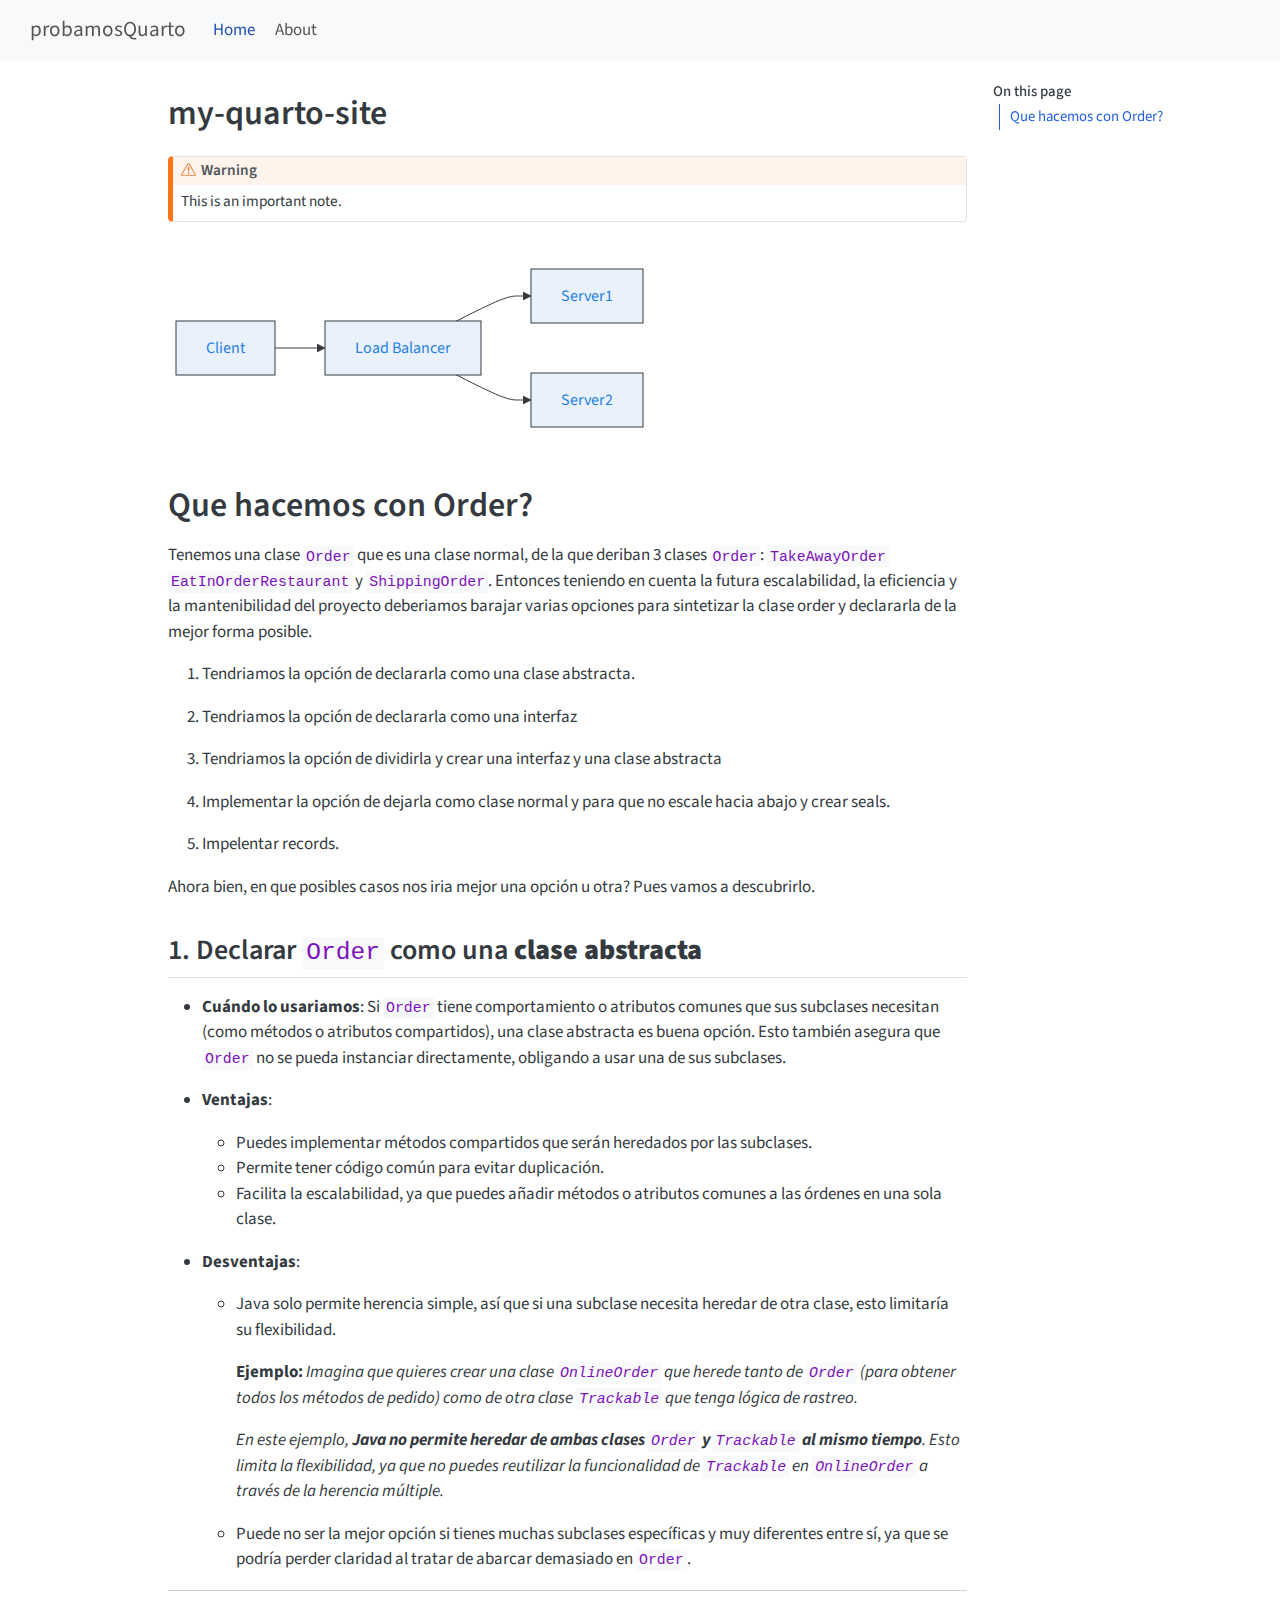
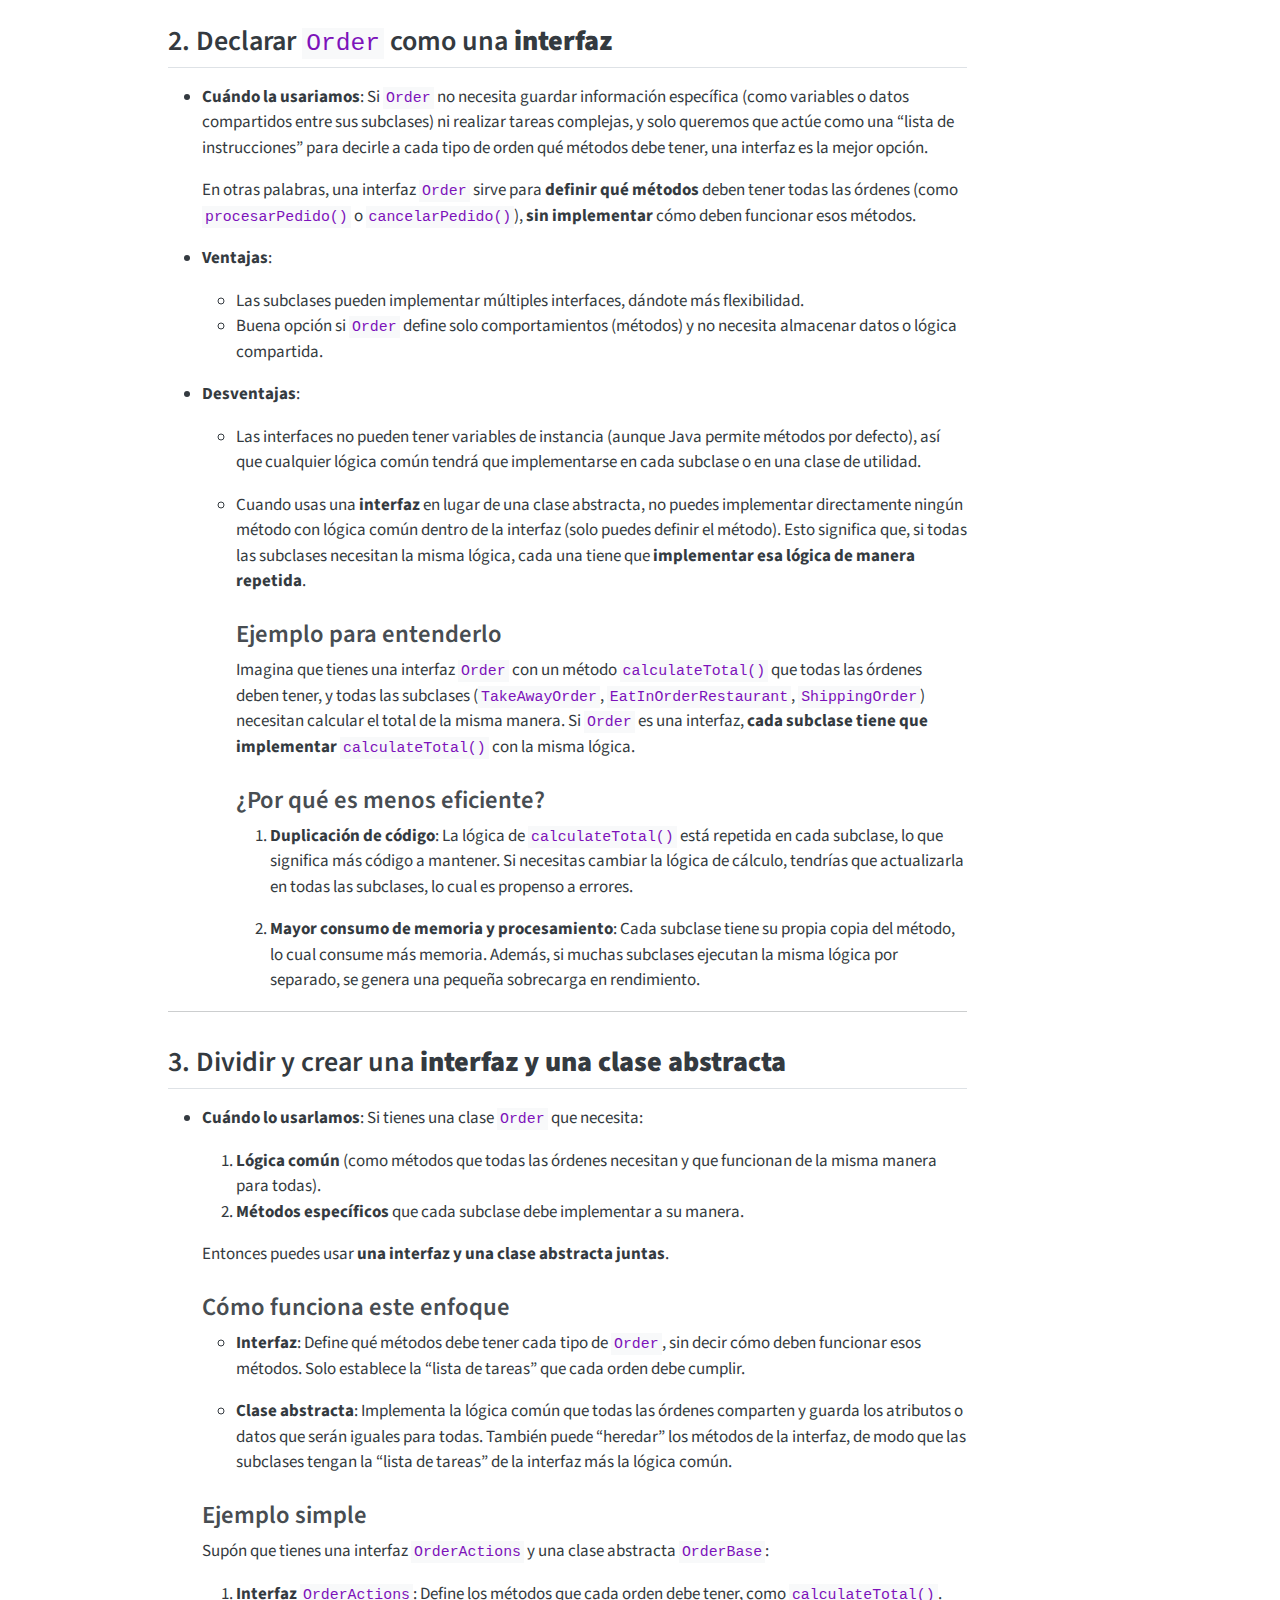
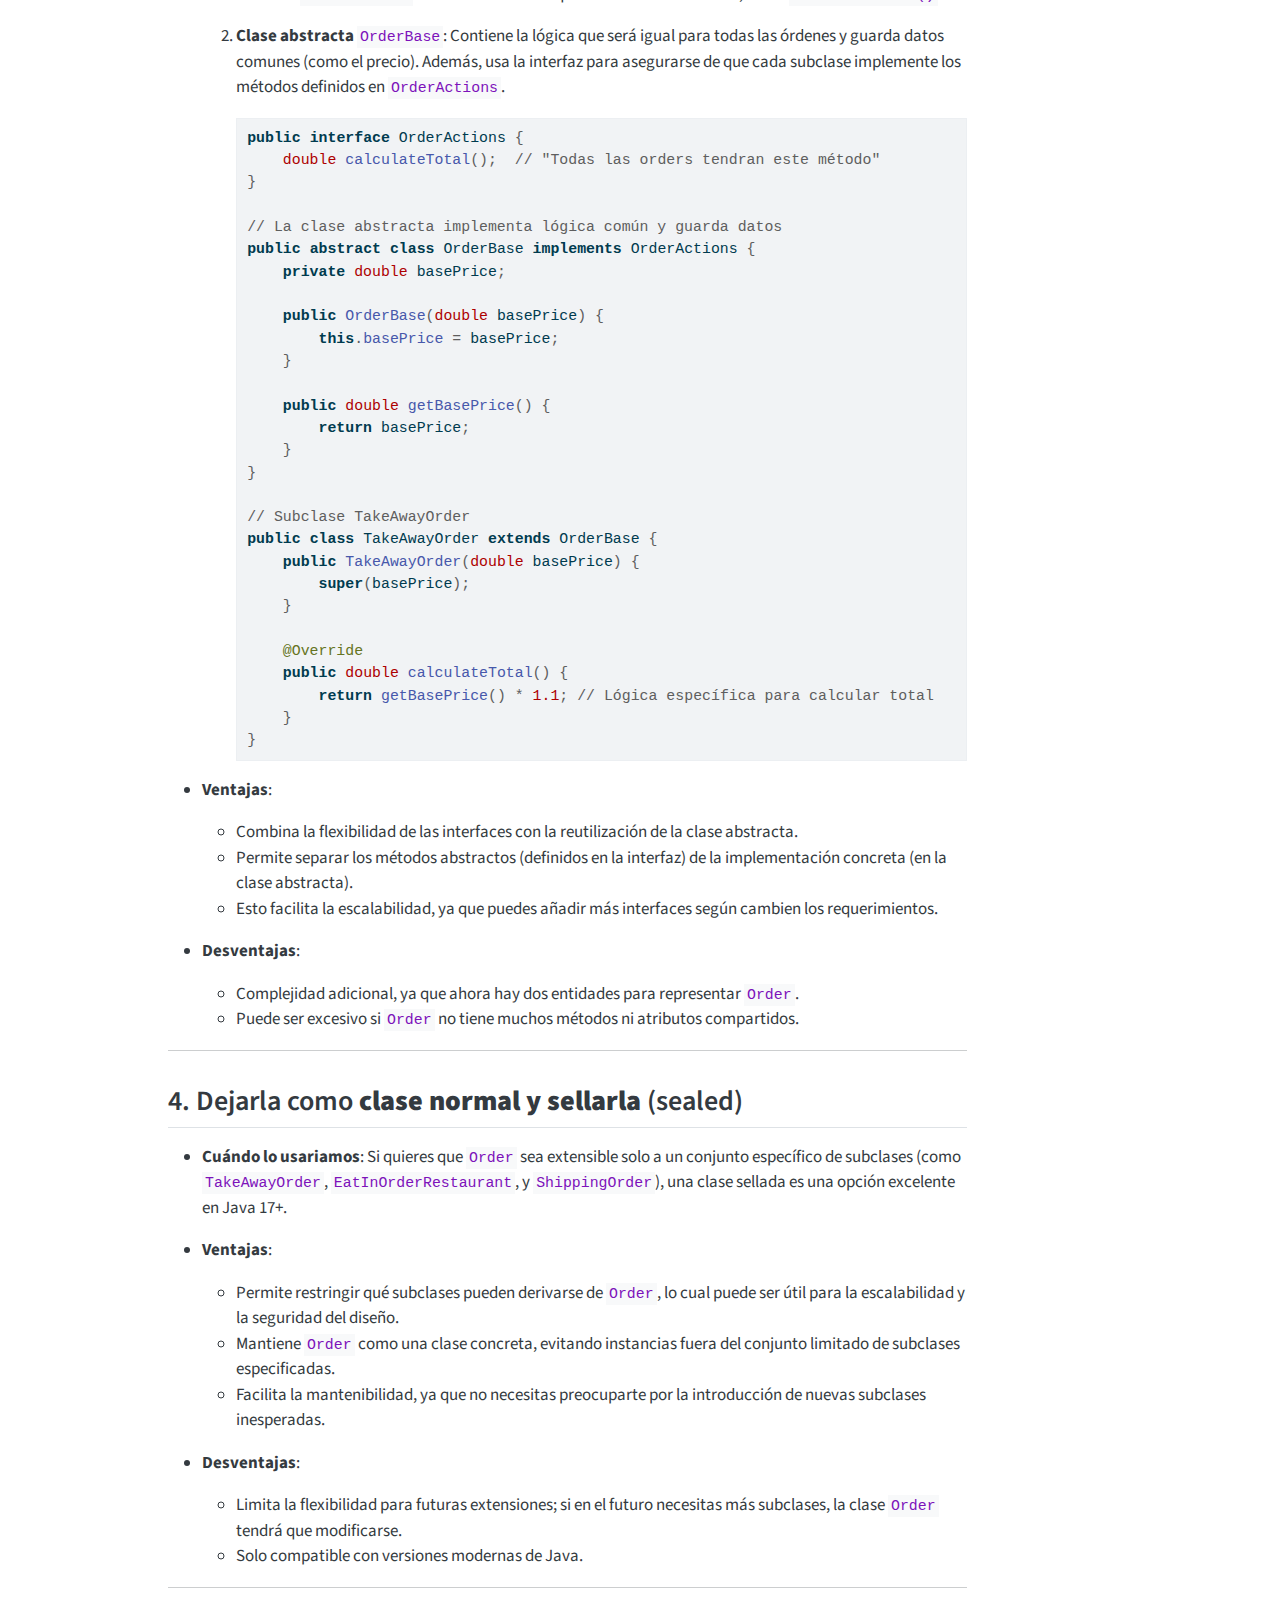
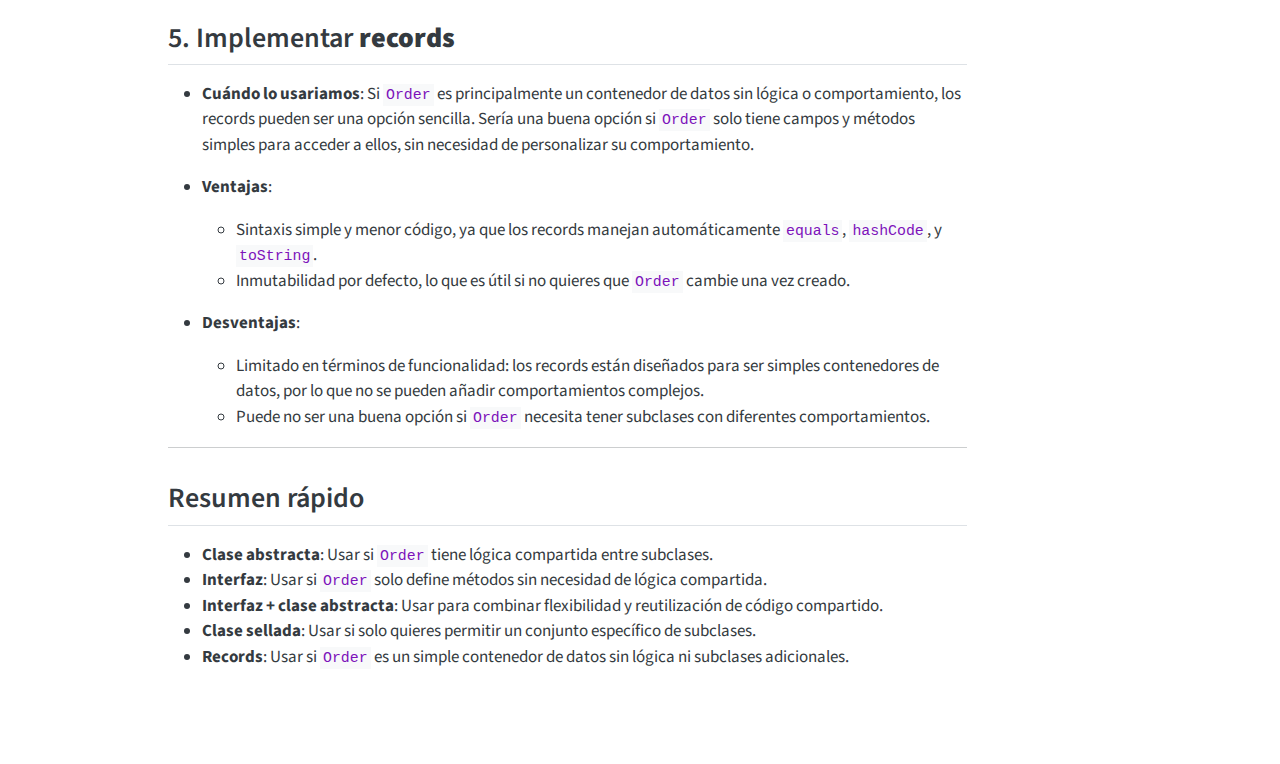
==== commit 5161c302: "Built site for gh-pages" ====
--- a/index.html
+++ b/index.html
@@ -2,7 +2,7 @@
 <html xmlns="http://www.w3.org/1999/xhtml" lang="en" xml:lang="en"><head>
 
 <meta charset="utf-8">
-<meta name="generator" content="quarto-1.6.39">
+<meta name="generator" content="quarto-1.6.37">
 
 <meta name="viewport" content="width=device-width, initial-scale=1.0, user-scalable=yes">
 
@@ -69,10 +69,10 @@
 <script src="site_libs/quarto-html/tippy.umd.min.js"></script>
 <script src="site_libs/quarto-html/anchor.min.js"></script>
 <link href="site_libs/quarto-html/tippy.css" rel="stylesheet">
-<link href="site_libs/quarto-html/quarto-syntax-highlighting-e26003cea8cd680ca0c55a263523d882.css" rel="stylesheet" id="quarto-text-highlighting-styles">
+<link href="site_libs/quarto-html/quarto-syntax-highlighting-29e2c20b02301cfff04dc8050bf30c7e.css" rel="stylesheet" id="quarto-text-highlighting-styles">
 <script src="site_libs/bootstrap/bootstrap.min.js"></script>
 <link href="site_libs/bootstrap/bootstrap-icons.css" rel="stylesheet">
-<link href="site_libs/bootstrap/bootstrap-659650fc26dc25888fc1474f317bb8ac.min.css" rel="stylesheet" append-hash="true" id="quarto-bootstrap" data-mode="light">
+<link href="site_libs/bootstrap/bootstrap-4568ebab8a8b9d144c5ad9904847643c.min.css" rel="stylesheet" append-hash="true" id="quarto-bootstrap" data-mode="light">
 <script id="quarto-search-options" type="application/json">{
   "location": "navbar",
   "copy-button": false,
@@ -196,7 +196,6 @@
 <p>This is an important note.</p>
 </div>
 </div>
-<p>probamos la automatización</p>
 <div class="cell" data-layout-align="default">
 <div class="cell-output-display">
 <div>
--- a/site_libs/quarto-html/quarto-syntax-highlighting-29e2c20b02301cfff04dc8050bf30c7e.css
+++ b/site_libs/quarto-html/quarto-syntax-highlighting-29e2c20b02301cfff04dc8050bf30c7e.css
@@ -0,0 +1,205 @@
+/* quarto syntax highlight colors */
+:root {
+  --quarto-hl-ot-color: #003B4F;
+  --quarto-hl-at-color: #657422;
+  --quarto-hl-ss-color: #20794D;
+  --quarto-hl-an-color: #5E5E5E;
+  --quarto-hl-fu-color: #4758AB;
+  --quarto-hl-st-color: #20794D;
+  --quarto-hl-cf-color: #003B4F;
+  --quarto-hl-op-color: #5E5E5E;
+  --quarto-hl-er-color: #AD0000;
+  --quarto-hl-bn-color: #AD0000;
+  --quarto-hl-al-color: #AD0000;
+  --quarto-hl-va-color: #111111;
+  --quarto-hl-bu-color: inherit;
+  --quarto-hl-ex-color: inherit;
+  --quarto-hl-pp-color: #AD0000;
+  --quarto-hl-in-color: #5E5E5E;
+  --quarto-hl-vs-color: #20794D;
+  --quarto-hl-wa-color: #5E5E5E;
+  --quarto-hl-do-color: #5E5E5E;
+  --quarto-hl-im-color: #00769E;
+  --quarto-hl-ch-color: #20794D;
+  --quarto-hl-dt-color: #AD0000;
+  --quarto-hl-fl-color: #AD0000;
+  --quarto-hl-co-color: #5E5E5E;
+  --quarto-hl-cv-color: #5E5E5E;
+  --quarto-hl-cn-color: #8f5902;
+  --quarto-hl-sc-color: #5E5E5E;
+  --quarto-hl-dv-color: #AD0000;
+  --quarto-hl-kw-color: #003B4F;
+}
+
+/* other quarto variables */
+:root {
+  --quarto-font-monospace: SFMono-Regular, Menlo, Monaco, Consolas, "Liberation Mono", "Courier New", monospace;
+}
+
+pre > code.sourceCode > span {
+  color: #003B4F;
+}
+
+code span {
+  color: #003B4F;
+}
+
+code.sourceCode > span {
+  color: #003B4F;
+}
+
+div.sourceCode,
+div.sourceCode pre.sourceCode {
+  color: #003B4F;
+}
+
+code span.ot {
+  color: #003B4F;
+  font-style: inherit;
+}
+
+code span.at {
+  color: #657422;
+  font-style: inherit;
+}
+
+code span.ss {
+  color: #20794D;
+  font-style: inherit;
+}
+
+code span.an {
+  color: #5E5E5E;
+  font-style: inherit;
+}
+
+code span.fu {
+  color: #4758AB;
+  font-style: inherit;
+}
+
+code span.st {
+  color: #20794D;
+  font-style: inherit;
+}
+
+code span.cf {
+  color: #003B4F;
+  font-weight: bold;
+  font-style: inherit;
+}
+
+code span.op {
+  color: #5E5E5E;
+  font-style: inherit;
+}
+
+code span.er {
+  color: #AD0000;
+  font-style: inherit;
+}
+
+code span.bn {
+  color: #AD0000;
+  font-style: inherit;
+}
+
+code span.al {
+  color: #AD0000;
+  font-style: inherit;
+}
+
+code span.va {
+  color: #111111;
+  font-style: inherit;
+}
+
+code span.bu {
+  font-style: inherit;
+}
+
+code span.ex {
+  font-style: inherit;
+}
+
+code span.pp {
+  color: #AD0000;
+  font-style: inherit;
+}
+
+code span.in {
+  color: #5E5E5E;
+  font-style: inherit;
+}
+
+code span.vs {
+  color: #20794D;
+  font-style: inherit;
+}
+
+code span.wa {
+  color: #5E5E5E;
+  font-style: italic;
+}
+
+code span.do {
+  color: #5E5E5E;
+  font-style: italic;
+}
+
+code span.im {
+  color: #00769E;
+  font-style: inherit;
+}
+
+code span.ch {
+  color: #20794D;
+  font-style: inherit;
+}
+
+code span.dt {
+  color: #AD0000;
+  font-style: inherit;
+}
+
+code span.fl {
+  color: #AD0000;
+  font-style: inherit;
+}
+
+code span.co {
+  color: #5E5E5E;
+  font-style: inherit;
+}
+
+code span.cv {
+  color: #5E5E5E;
+  font-style: italic;
+}
+
+code span.cn {
+  color: #8f5902;
+  font-style: inherit;
+}
+
+code span.sc {
+  color: #5E5E5E;
+  font-style: inherit;
+}
+
+code span.dv {
+  color: #AD0000;
+  font-style: inherit;
+}
+
+code span.kw {
+  color: #003B4F;
+  font-weight: bold;
+  font-style: inherit;
+}
+
+.prevent-inlining {
+  content: "</";
+}
+
+/*# sourceMappingURL=5353fc8bf2a85bac2e7a98e8d13296a2.css.map */
